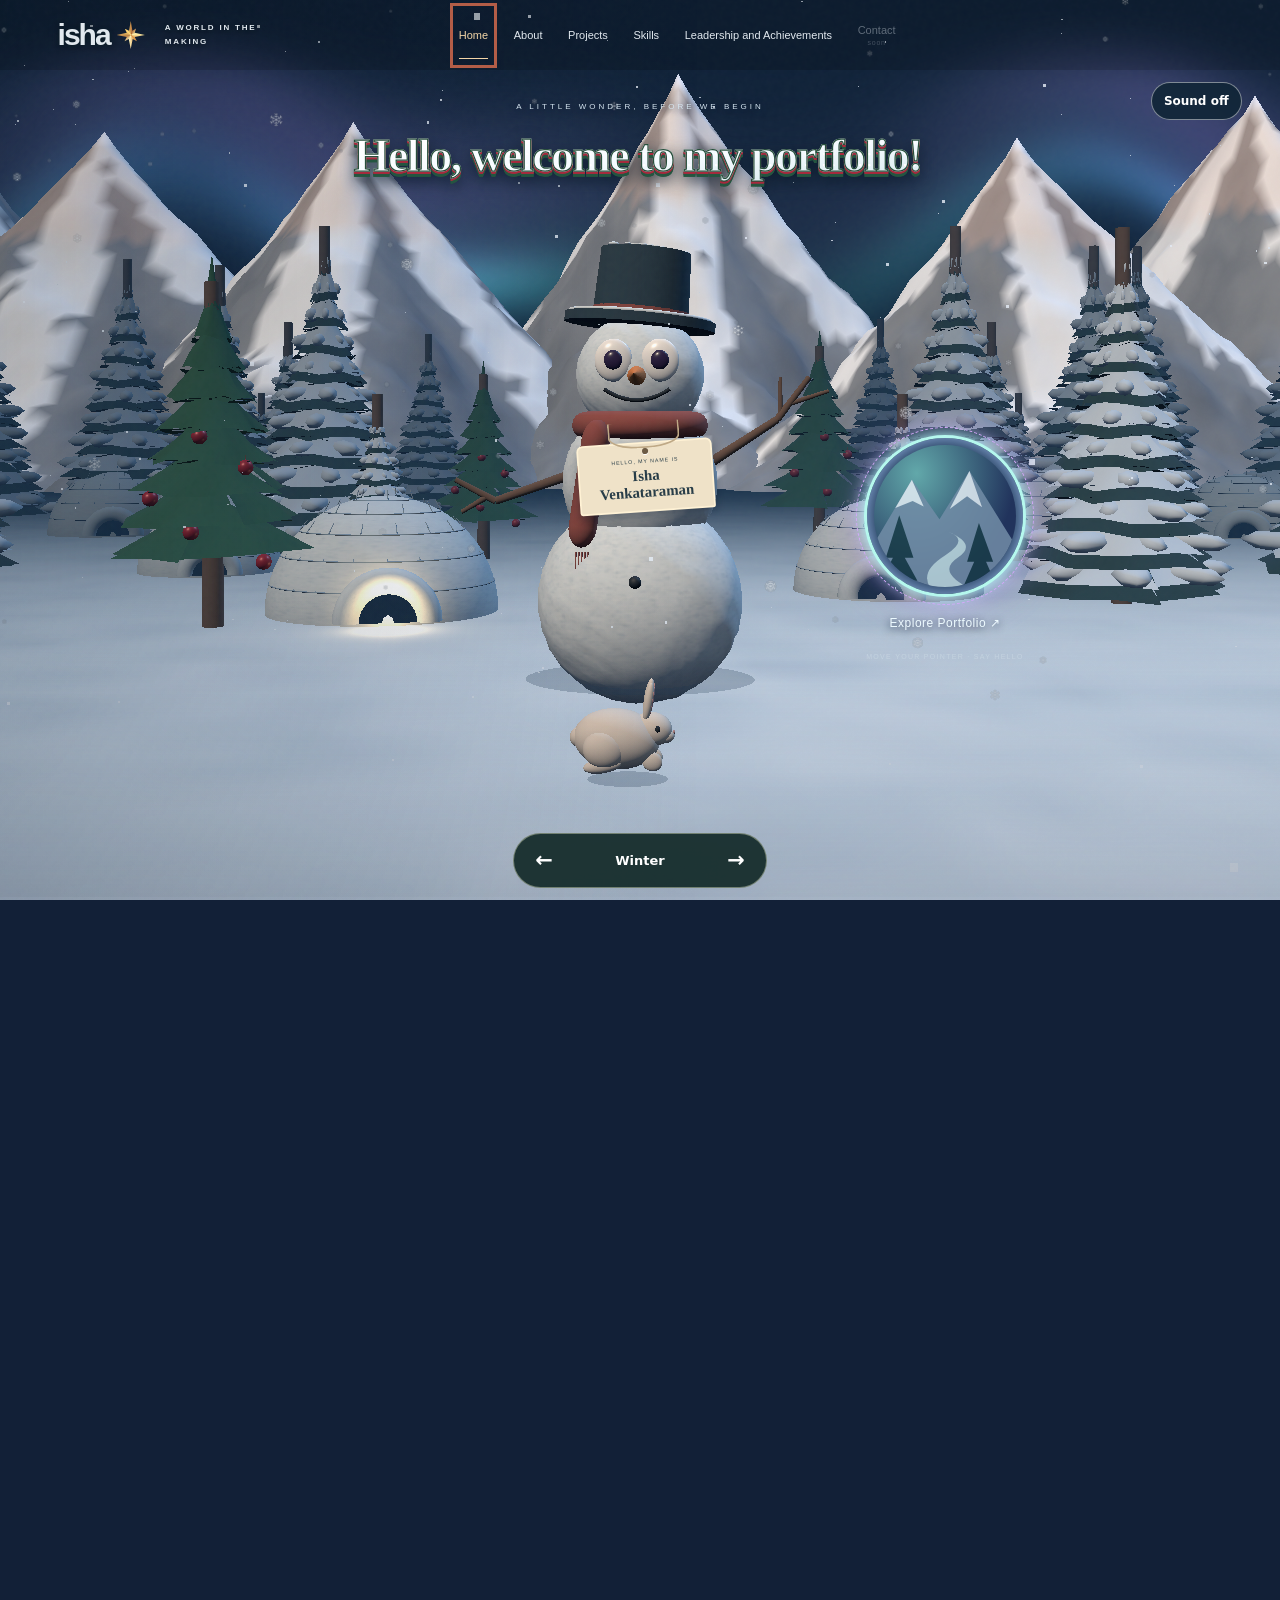
==== index.html @ 2ba35985 "Restore original 720p intro without recompressing video or audio" ====
<!doctype html><html lang="en"><head><meta charset="UTF-8"><meta name="viewport" content="width=device-width,initial-scale=1"><title>Isha — A World in the Making</title><link rel="stylesheet" href="style.css?v=direct-reef-1"><link rel="modulepreload" href="vendor/three.module.js"><link rel="modulepreload" href="vendor/three.core.js"><link rel="stylesheet" href="city.css?v=chase-clearance-1"></head><body>
<canvas id="world" aria-label="A first-person reindeer sleigh ride through a snow-covered forest with igloos and alpine mountains"></canvas><div class="grain"></div>
<header><a class="brand" href="#" aria-label="Return to start">isha<span class="brand-star" aria-hidden="true"></span><small>A WORLD IN THE MAKING</small></a><nav aria-label="Portfolio sections"><button data-section="home">Home</button><button data-section="about" id="returnIgloo">About</button><button data-section="projects" title="Explore projects in the botanical garden">Projects</button><button data-section="skills" title="Dive straight into the underwater skills reef">Skills</button><button class="leadership-nav" type="button" data-section="leadership">Leadership and Achievements</button><button data-section="contact" disabled title="Contact garden — coming next">Contact <small>soon</small></button></nav><button class="outline" id="indexBtn">Open field guide <span>↗</span></button></header>
<div class="chapter-mark"><span id="chapterNum">01</span><i></i><span id="seasonLabel">THE QUIET BEFORE THE SPARK</span></div>
<main id="copy"><p class="eyebrow" id="eyebrow">WINTER / A LITTLE INTRODUCTION</p><h1 id="title">A curious mind.<br>A world to <em>make.</em></h1><p class="intro" id="intro">Hi, I’m Isha. Welcome to my little corner of the world.<br>Follow the path. There’s a story around every bend.</p><button class="primary" id="explore">Meet me at the observatory <span>↗</span></button><p class="aside" id="aside">A winter study. Best explored slowly.</p></main>
<div class="landmark" id="landmark"><span class="landmark-dot"></span><div><small>YOUR NEXT DISCOVERY</small><button id="landmarkBtn">The observatory ↗</button></div></div>
<div class="season-stamp"><span id="seasonIcon">✳</span><div><b id="seasonName">Winter</b><small id="seasonSub">A season for curiosity</small></div></div>
<footer><div class="scroll-cue"><span class="mouse"></span><div>SCROLL TO RIDE<small>a winter sleigh journey</small></div></div><button id="motionBtn" class="quiet">Pause atmosphere Ⅱ</button></footer>
<div class="progress-track"><div id="progress"></div></div><div id="scrollSpace"></div>
<div class="veil" id="veil"></div><dialog id="detail"><button class="close" id="close" aria-label="Close detail">×</button><div id="detailContent"></div></dialog>
<div id="loading"><span aria-hidden="true">✳</span><a class="read-while-loading" href="#quick-about">Read about Isha</a></div>
<dialog id="quick-about"><form method="dialog"><button aria-label="Close about Isha">Close</button></form><h2>Isha Venkataraman</h2><p>I’m a third-year M.Tech CSE student at SSN, building at the intersection of machine learning and frontend engineering.</p><p>I develop machine learning and computer vision solutions and build interactive products with React, React Native and Tailwind CSS.</p></dialog>
<script>
const loadingPanel=document.querySelector('#loading');
loadingPanel.querySelector('a').onclick=event=>{
 event.preventDefault();
 document.querySelector('#quick-about').showModal();
};
</script>
<template id="cityTemplate">
<section id="cityScene" aria-label="Leadership and Achievements">
 <canvas id="cityView" aria-label="A glittery pastel-pink Porsche 911-style coupe on a neon waterfront boulevard"></canvas>

  <section class="street-ui" aria-label="City drive">
   <div class="city-intro"><p>Leadership &amp; Achievements</p><h1>City After Dark</h1><span class="look-hint">Drag to look around</span></div>
   <label class="camera-picker">Camera
    <select id="cityCamera">
     <option value="chase">Chase</option>
     <option value="hood">Hood</option>
     <option value="skyline">Skyline</option>
     <option value="skypark">SkyPark towers</option>
     <option value="ring">Ring Hall</option>
     <option value="spires">Twin spires</option>
    </select>
   </label>
   <div class="drive">
    <div class="drive-status">
     <button id="citySound" type="button" aria-pressed="false">Sound off</button>
     <button id="cityUTurn" type="button" title="Turn around into the opposite carriageway (U)">↶ U-turn (U)</button>
     <span id="driveHint">Drag to look around</span>
     <button id="pavilion" hidden>Look toward Waterfront Pavilion ↗</button>
     <button id="enterTower">Enter the Leadership Tower ↗</button>
    </div>
    <div class="drive-controls" role="group" aria-label="Driving controls">
     <button id="brake" class="city-pedal" type="button">Brake</button>
     <div class="drive-pad" role="group" aria-label="Directional controls">
      <button id="forward" aria-label="Drive forward">↑</button>
      <button id="laneLeft" aria-label="Switch to left lane">←</button>
      <button id="reverse" aria-label="Drive backward">↓</button>
      <button id="laneRight" aria-label="Switch to right lane">→</button>
     </div>
     <button id="accelerator" class="city-pedal" type="button">Accelerator</button>
    </div>
   </div>
  </section>
  <dialog id="tower" aria-labelledby="towerTitle">
   <div class="tower-nav"><span>Leadership Tower</span><button id="leaveTower">Return to car ↗</button></div>
   <div class="tower-body">
    <nav aria-label="Elevator floors"><span class="floor-label">ELEVATOR</span><div id="floorButtons"></div></nav>
    <div class="elevator-stage">
     <div class="floor-number" aria-hidden="true"><span id="floorDisplay">G</span><span>↑</span></div>
     <div id="floorArt" aria-hidden="true"></div>
     <div class="floor-copy" aria-live="polite"><p id="floorOrg">Waterfront district</p><h2 id="towerTitle">Take the elevator</h2><p id="floorStory">Choose a floor to explore a role.</p><button id="replayFloor" hidden>Replay animation</button></div>
     <div class="lift-doors" aria-hidden="true"><i></i><i></i></div>
    </div>
   </div>
  </dialog>
  <div class="lift-caption" role="status">Waterfront ascent</div>

</section>
</template>
<dialog id="homeIntro" aria-label="Portfolio introduction">
 <video playsinline preload="metadata" aria-hidden="true"></video>
 <span class="intro-travel-star" aria-hidden="true" hidden></span>
 <button class="intro-pupil" type="button" aria-label="Enter through the pupil"></button>
 <span class="intro-hint" aria-hidden="true"><span>↑</span>Tap the pupil</span>
 <button class="intro-sound" type="button">Enable sound</button>
 <button class="intro-skip" type="button" autofocus>Skip intro</button>
</dialog>
<script type="module" src="home-intro.js?v=source-720p-1"></script>
<script src="vendor/gsap.min.js"></script><script type="module" src="winter.js?v=sky-celebration-1"></script><script>
if ('serviceWorker' in navigator) {
 window.addEventListener('portfolio-ready', () => {
  navigator.serviceWorker.register('./portfolio-offline.js').catch(error => console.warn('Offline cache unavailable', error));
 }, {once:true});
}
</script></body></html>
---- style.css ----
:root{--ink:#283f48;--accent:#b35d47;--paper:#fffaf0}*{box-sizing:border-box}html,body{margin:0;color:var(--ink);font-family:'DM Sans',sans-serif}body{background:#d9e6ec}button,a{-webkit-tap-highlight-color:transparent}button{font:inherit;cursor:pointer;color:inherit}button:focus-visible,a:focus-visible{outline:3px solid #b35d47;outline-offset:6px}#world{position:fixed;inset:0;width:100%;height:100%;z-index:0}.grain{position:fixed;inset:0;pointer-events:none;z-index:2;opacity:.055;background-image:url("data:image/svg+xml,%3Csvg viewBox='0 0 180 180' xmlns='http://www.w3.org/2000/svg'%3E%3Cfilter id='n'%3E%3CfeTurbulence type='fractalNoise' baseFrequency='.85' numOctaves='3' stitchTiles='stitch'/%3E%3C/filter%3E%3Crect width='100%25' height='100%25' opacity='.65' filter='url(%23n)'/%3E%3C/svg%3E")}header{position:fixed;top:0;left:0;right:0;height:102px;z-index:5;display:flex;align-items:center;justify-content:space-between;padding:0 4.5%;}.brand{color:inherit;text-decoration:none;font-size:36px;letter-spacing:-2px;font-weight:800;display:flex;align-items:center;gap:7px}.brand-star{color:#b35d47;font-size:37px}.brand small{font-size:8px;letter-spacing:1.8px;font-weight:600;margin-left:13px;max-width:100px;line-height:1.7}nav{display:flex;gap:30px}nav button,.quiet{border:0;background:none;font-size:11px}nav button{padding:12px 0}.outline{border:1px solid #31434b55;background:transparent;border-radius:30px;padding:12px 19px;font-size:10px}.outline span{padding-left:12px}.chapter-mark{position:fixed;z-index:3;top:140px;left:4.5%;display:flex;align-items:center;gap:14px;font-size:8px;letter-spacing:1.8px}.chapter-mark>span:first-child{font-size:13px;letter-spacing:0}.chapter-mark i{width:40px;height:1px;background:currentColor;opacity:.4}#copy{position:fixed;z-index:3;left:7%;top:28%;width:47%;pointer-events:none}#copy button{pointer-events:auto}.eyebrow{font-size:9px;font-weight:600;letter-spacing:2.4px;margin-bottom:24px}h1{font-family:'Manrope',sans-serif;font-weight:500;letter-spacing:-4.8px;font-size:clamp(56px,5.5vw,92px);line-height:1.06;margin:0 0 25px}h1 em{font-family:Georgia,serif;font-weight:400;color:var(--accent)}.intro{font-size:12px;line-height:1.9;max-width:390px}.primary{border:0;background:var(--ink);color:#fffaf0;padding:15px 21px;border-radius:28px;font-size:10px;margin-top:19px;box-shadow:0 6px 18px #24394312}.primary span{margin-left:24px;font-size:15px}.aside{font:italic 12px Georgia,serif;margin:25px 0;opacity:.65}.season-stamp{position:fixed;right:4.5%;bottom:123px;z-index:3;display:flex;align-items:center;gap:14px}.season-stamp>span{font-size:40px;font-weight:300}.season-stamp b{display:block;font:italic 22px Georgia,serif}.season-stamp small{font-size:9px;display:block;margin-top:4px}.landmark{position:fixed;z-index:4;left:65%;top:43%;display:flex;align-items:center;gap:12px;padding:12px 17px;background:#fffaf0ce;backdrop-filter:blur(12px);border:1px solid #fff8;border-radius:8px;box-shadow:0 7px 30px #34424b0c}.landmark small{font-size:7px;letter-spacing:1.5px;display:block;margin-bottom:4px}.landmark button{border:0;background:none;padding:0;font-size:12px}.landmark-dot{width:7px;height:7px;background:#b35d47;border-radius:50%;box-shadow:0 0 0 5px #b35d4718}footer{position:fixed;bottom:0;left:0;right:0;z-index:5;height:87px;display:flex;align-items:center;justify-content:space-between;padding:0 4.5%;background:linear-gradient(transparent,#f7f0e870);border-top:1px solid #31434b20}.scroll-cue{display:flex;gap:12px;align-items:center;font-size:8px;letter-spacing:1.8px}.scroll-cue small{display:block;font:italic 11px Georgia,serif;letter-spacing:0;margin-top:6px;opacity:.7}.mouse{width:16px;height:25px;border:1px solid currentColor;border-radius:12px;position:relative}.mouse:after{content:'';position:absolute;left:6px;top:5px;width:2px;height:5px;background:currentColor;animation:scroll 2s infinite}@keyframes scroll{to{transform:translateY(9px);opacity:0}}.route{display:flex;align-items:center;gap:18px}.route button{border:0;background:none;font-size:10px;opacity:.45;padding:10px 0}.route button.active{opacity:1}.route button span{font-size:8px;margin-right:7px}.route i{width:40px;height:1px;background:currentColor;opacity:.25}.quiet{font-size:9px}.progress-track{position:fixed;bottom:0;left:0;right:0;height:3px;z-index:6;background:#fff4}#progress{height:100%;width:0;background:#b35d47}#scrollSpace{height:780vh;pointer-events:none}.veil{position:fixed;inset:0;background:#283b4640;backdrop-filter:blur(5px);opacity:0;pointer-events:none;z-index:8}.veil.show{opacity:1;pointer-events:auto}dialog{position:fixed;top:50%;left:auto;right:5%;margin:0;transform:translateY(-50%);width:550px;max-height:80vh;overflow:auto;border:1px solid #fff9;border-radius:15px;padding:45px;background:#fffaf3;color:#2f4147;box-shadow:0 25px 100px #26374333;z-index:9}dialog::backdrop{background:transparent}.close{position:absolute;right:20px;top:13px;border:0;background:none;font-size:28px;font-weight:300}dialog h2{font:400 48px/1.04 Georgia,serif;letter-spacing:-2px;margin:17px 0 20px}dialog p{font-size:13px;line-height:1.85}dialog .kicker{font-size:9px;letter-spacing:2px;color:#a56346}.tags{display:flex;gap:8px;flex-wrap:wrap;margin:20px 0}.tags span{background:#ede4d9;padding:7px 12px;border-radius:20px;font-size:10px}.project-card{border-top:1px solid #d6cfc4;padding:17px 0;display:flex;justify-content:space-between;align-items:center;gap:10px}.project-card strong{font-size:15px;font-weight:500}.project-card small{display:block;font-size:10px;margin-top:5px;opacity:.6}.project-card button{border:1px solid #b7b2a7;border-radius:50%;background:none;width:32px;height:32px}.note{font-size:10px!important;opacity:.6}.journal{border-left:2px solid #d69d75;padding-left:18px;font-family:Georgia,serif;font-style:italic}.guide-btn{display:block;width:100%;text-align:left;border:0;border-top:1px solid #d6cfc4;background:none;padding:18px 0;font-size:15px}.guide-btn span{float:right}#loading{position:fixed;inset:0;z-index:20;display:grid;place-content:center;text-align:center;background:#e1e9ee}#loading span{font-size:60px;color:#b35d47;animation:spin 8s linear infinite}#loading p{font-size:11px;letter-spacing:2px}@keyframes spin{to{transform:rotate(360deg)}}body.simple #copy{background:#fffaf0de;padding:25px;border-radius:10px} @media(max-height:720px){#copy{top:26%}h1{font-size:62px}.eyebrow{margin-bottom:16px}.aside{margin:16px 0}.chapter-mark{top:120px}}@media(prefers-reduced-motion:reduce){.mouse:after{animation:none}*{scroll-behavior:auto!important}}
/* Winter study: the landscape fills your view; typography stays at the edge. */
:root{--ink:#e1e8ee;--accent:#dfbd8b}body{background:#122037;color:var(--ink)}header{height:85px;}header .brand{font-size:30px}.brand-star{color:#dfbd8b}header .outline{border-color:#d4e3f044}nav button{font-size:10px}.chapter-mark{top:114px;font-size:8px;color:#d6e3ed}#copy{top:auto;bottom:18%;left:5%;width:46%;transition:opacity .8s,transform .8s;text-shadow:0 2px 20px #08122088}#copy .eyebrow{font-size:8px;letter-spacing:2px;color:#e3c99f}#copy h1{font:400 clamp(42px,4.1vw,68px)/1.07 Georgia,serif;letter-spacing:-2px;margin-bottom:18px}#copy h1 em{color:#e3c99f}#copy .intro{font-size:11px;max-width:320px;color:#d5dfe9}.primary{background:#d9bd92;color:#172433;padding:13px 20px;box-shadow:0 5px 30px #07101b33;text-shadow:none}.aside{font-size:11px;color:#c0cbd6}.landmark{left:auto;right:4.5%;top:auto;bottom:24%;background:#13223699;border-color:#b1c4d12b;color:#e4eaf0;backdrop-filter:blur(9px)}.landmark-dot{background:#eac891;box-shadow:0 0 0 5px #eac89112}.season-stamp{bottom:105px}.season-stamp b{font-size:19px}.season-stamp>span{font-size:30px;color:#d8bb91}.season-stamp small{font-size:8px;color:#b6c6d7}footer{height:73px;background:linear-gradient(transparent,#081626a1);border-color:#c8d8e51a;color:#e1e8ee}.progress-track{background:#bccfe515}#progress{background:#d8b681}.route button{font-size:9px}.route i{width:30px}.grain{opacity:.035}body:before{content:'';position:fixed;inset:0;z-index:1;pointer-events:none;background:linear-gradient(90deg,#07152233,transparent 55%),linear-gradient(0deg,#08142444,transparent 35%)}.walking #copy{opacity:0;transform:translateY(15px);pointer-events:none}.walking #copy button{pointer-events:none}.walking .landmark{bottom:18%}dialog{background:#eee9df;color:#2f4147}.veil{background:#09142255}.walking .chapter-mark{opacity:.75}#loading{background:#142338;color:#e0e7ec}#loading span{color:#d8bb91}
.in-about-stop header,.in-about-stop footer,.in-about-stop #copy,.in-about-stop .chapter-mark,.in-about-stop .season-stamp,.in-about-stop .landmark{opacity:0;pointer-events:none;transition:opacity .5s}.in-about-stop #copy button{pointer-events:none}#aboutStop{position:fixed;inset:0;z-index:7;perspective:1500px;color:#4d3c31}#aboutStop[hidden],#aboutStop [hidden]{display:none!important}.stop-caption{position:absolute;top:8%;left:0;right:0;text-align:center;color:#e6e9e6;text-shadow:0 2px 20px #142b3c}.stop-caption span{font-size:9px;letter-spacing:2.7px}.stop-caption p{font:italic 22px Georgia,serif;margin:12px}.envelope{position:absolute;width:370px;height:240px;left:50%;top:48%;transform:translate(-50%,-50%) rotate(-4deg);background:#d8be95;border:0;box-shadow:0 20px 50px #16293855;perspective:1000px;transition:transform .5s}.envelope:hover{transform:translate(-50%,-53%) rotate(-2deg)}.envelope-letter{position:absolute;inset:14px;background:#f6eddb;padding:40px 25px;font:italic 20px Georgia,serif;color:#76614c}.envelope-pocket{position:absolute;inset:0;background:#dfc6a3;clip-path:polygon(0 0,50% 53%,100% 0,100% 100%,0 100%);z-index:3}.envelope-flap{position:absolute;inset:0;background:linear-gradient(#e9d3b1,#ccb18a);clip-path:polygon(0 0,100% 0,50% 55%);transform-origin:center top;z-index:4;transition:transform .85s,filter .85s}.envelope.opening .envelope-flap{transform:rotateX(-175deg);filter:brightness(.8)}.wax-seal{position:absolute;top:43%;left:44%;width:44px;height:44px;background:#8c4536;border:3px double #ba7156;border-radius:50%;color:#edc9a4;font:italic 24px Georgia,serif;z-index:5;box-shadow:0 3px 5px #44291f55;transition:opacity .3s}.envelope.opening .wax-seal{opacity:0}.envelope-address{position:absolute;bottom:24px;left:26px;z-index:6;font:italic 17px Georgia,serif}.letter-experience{position:absolute;inset:0;display:grid;place-items:center;padding-top:35px}.winter-paper{position:relative;width:650px;min-height:480px;padding:32px 44px 28px;background:#f3e8d2;color:#473a30;box-shadow:0 20px 80px #0c1a2866,inset 0 0 45px #be9d6530;border:1px solid #e7d6b3;transform-style:preserve-3d;--heat-x:20%;--heat-y:10%}.paper-fibres{position:absolute;inset:0;pointer-events:none;opacity:.18;background:repeating-linear-gradient(3deg,transparent,transparent 3px,#b99b7344 4px,transparent 5px)}.paper-meta{position:relative;font-size:8px;letter-spacing:1.8px;border-bottom:1px solid #ad967657;padding-bottom:13px}.paper-meta span{float:right;font-size:7px}.ink-content{position:relative;clip-path:inset(0 0 100% 0);margin-top:18px}.letter-heading{display:flex;align-items:center;justify-content:space-between;margin-bottom:18px}.letter-heading small{font-size:8px;letter-spacing:2px}.letter-heading h2{font:400 39px/.98 Georgia,serif;letter-spacing:-1.2px;margin:8px 0 0}.letter-heading em{font-weight:400;color:#9d6245}.winter-paper p{font:12px/1.75 'DM Sans',sans-serif;margin:12px 0;max-width:555px}.winter-paper strong{font-weight:600}.portrait{display:block;position:relative;flex:none;width:108px;height:132px;transform:rotate(3deg);background:#d8c6a5;border:6px solid #fff8e8;box-shadow:0 5px 12px #47351b22;cursor:pointer;overflow:hidden}.portrait img{width:100%;height:100%;object-fit:cover}.portrait-placeholder{height:100%;display:flex;flex-direction:column;align-items:center;justify-content:center;font:italic 35px Georgia,serif;color:#8b7454}.portrait-placeholder small{font:8px 'DM Sans',sans-serif;letter-spacing:0;text-align:center;padding:10px 3px}.portrait input{position:absolute;inset:0;opacity:0;width:100%;height:100%;cursor:pointer}.letter-signature{font:11px/1.4 Georgia,serif;margin-top:20px}.letter-signature em{font-size:28px;color:#926043}.letter-signature .signature-tagline{float:right;font:8px 'DM Sans',sans-serif;letter-spacing:1.7px;margin-top:24px}.heat-glow{position:absolute;inset:-15px;pointer-events:none;background:radial-gradient(circle at var(--heat-x) var(--heat-y),#ffb94445,transparent 24%);opacity:0;mix-blend-mode:multiply;transition:opacity .4s}.lit .heat-glow{opacity:1}.matchstick{position:absolute;width:90px;height:5px;background:linear-gradient(#dab37b,#9b6c40);transform:rotate(35deg);pointer-events:none;opacity:0;z-index:5;filter:drop-shadow(2px 3px 2px #6d492a44)}.match-head{position:absolute;left:-5px;top:-2px;width:11px;height:9px;border-radius:45%;background:#884534}.match-flame{position:absolute;left:-11px;top:-28px;width:23px;height:34px;border-radius:80% 10% 65% 45%;background:radial-gradient(ellipse at 50% 78%,#fffbe5 5%,#ffe6a1 23%,#ffac39 50%,#df6c18 70%,transparent 74%);transform:rotate(-30deg);opacity:0;box-shadow:0 0 28px #ffc26d66;animation:flicker .16s infinite alternate}.lit .match-flame{opacity:1}.match-spark{position:absolute;background:#ffc653;width:3px;height:3px;left:-5px;top:-8px;opacity:0}.lit .match-spark{animation:spark .75s infinite}.s2{animation-delay:.3s!important}@keyframes spark{0%{opacity:0;transform:translate(0,0)}30%{opacity:1}100%{opacity:0;transform:translate(-15px,-35px)}}@keyframes flicker{to{transform:rotate(-25deg) scale(.9,1.12)}}.stop-controls{position:absolute;bottom:5%;left:0;right:0;text-align:center;color:#edf0eb}.stop-controls p{font-size:11px;letter-spacing:.3px;text-shadow:0 2px 10px #162c3d}.ink-progress{width:140px;height:2px;margin:14px auto;background:#c1d5dd40}.ink-progress i{display:block;height:100%;width:0;background:#edca93}.stop-controls button{border:1px solid #d9cfb977;border-radius:30px;background:#122a3d66;color:#f4ebd9;font-size:10px;padding:11px 19px;margin:0 5px;backdrop-filter:blur(8px)}#returnTrail{background:#e0c59a;color:#273c48}#returnTrail span{margin-left:20px}@media(max-height:760px){.stop-caption{top:5%}.stop-caption p{font-size:17px}.winter-paper{padding:25px 35px;width:610px;min-height:440px}.letter-heading h2{font-size:34px}.winter-paper p{font-size:11px;margin:9px 0}.portrait{height:110px;width:90px}.stop-controls{bottom:3%}.letter-experience{padding-top:15px}}
.ink-word{display:inline-block;white-space:pre;clip-path:inset(0 100% 0 0)}.winter-paper{width:700px;padding:28px 40px 24px}.winter-paper p{max-width:none;font-size:11.5px;line-height:1.65;margin:11px 0}.winter-paper .leadership-note{padding-top:10px;border-top:1px solid #b59b753b;font-size:11px}.letter-heading{margin-bottom:12px}.letter-heading h2{font-size:36px}.letter-signature{margin-top:12px}.portrait{height:116px;width:96px}.stop-controls p{margin:6px 0}.stop-controls{bottom:3%}.stop-controls .ink-progress{margin:10px auto}.igloo-travel-fade{position:fixed;inset:0;z-index:30;background:#142638;pointer-events:none}.envelope:not(.opening) .envelope-flap{transform:rotateX(calc(var(--open-scroll,0) * -45deg))}@media(max-height:760px){.winter-paper{width:690px;padding:22px 35px}.winter-paper p{font-size:10.5px;line-height:1.55;margin:8px 0}.winter-paper .leadership-note{font-size:10px;padding-top:8px}.letter-heading h2{font-size:30px}.portrait{height:96px;width:80px}.letter-heading{margin-bottom:8px}.paper-meta{padding-bottom:8px}.ink-content{margin-top:12px}.letter-signature{margin-top:8px}.letter-signature em{font-size:24px}.stop-caption p{margin-top:8px}}
/* The letter is the primary reading surface. */
#aboutStop .stop-caption{top:20px}#aboutStop .stop-caption p{display:none}.letter-experience{padding:50px 0 84px}.winter-paper{width:min(1320px,94vw);height:calc(100vh - 142px);min-height:0;padding:34px 48px;overflow:hidden}.paper-meta{font-size:10px;padding-bottom:16px}.paper-meta span{font-size:9px}.ink-content{display:grid;grid-template-columns:minmax(0,1fr) minmax(230px,29%);column-gap:48px;row-gap:14px;margin-top:24px;clip-path:none;opacity:1}.letter-heading{display:contents}.letter-heading>div{grid-column:1;grid-row:1}.letter-heading h2{font-size:clamp(40px,4vw,58px);line-height:1.02;margin:8px 0 4px}.letter-heading small{font-size:10px}.portrait{grid-column:2;grid-row:1 / span 5;align-self:start;width:100%;height:min(43vh,390px);max-width:340px;border-width:10px;transform:rotate(2deg);margin-top:6px}.portrait-placeholder{font-size:76px}.portrait-placeholder small{font-size:12px;padding:20px 8px}.winter-paper .ink-content>p{grid-column:1;font-size:clamp(15px,1.2vw,18px);line-height:1.65;margin:0;max-width:none}.winter-paper .leadership-note{font-size:clamp(14px,1.1vw,16px);padding-top:15px}.letter-signature{grid-column:1 / -1;margin:0;font-size:13px}.letter-signature em{font-size:34px}.letter-signature .signature-tagline{font-size:10px;margin-top:22px}.ink-content>p,.letter-heading>div,.portrait,.letter-signature{opacity:0;visibility:hidden;transition:opacity .22s ease}.stop-controls{bottom:12px}.stop-controls p{font-size:12px;margin:0 0 6px}.stop-controls button{font-size:11px;padding:10px 19px}.stop-controls .ink-progress{margin:8px auto}.matchstick{width:110px;height:6px}.match-flame{width:27px;height:39px;top:-33px}.heat-glow{background:radial-gradient(circle at var(--heat-x) var(--heat-y),#ffb94438,transparent 32%)}@media(max-height:780px){.winter-paper{height:calc(100vh - 128px);padding:24px 38px}.ink-content{margin-top:17px;row-gap:10px;column-gap:36px}.letter-heading h2{font-size:40px}.winter-paper .ink-content>p{font-size:14px;line-height:1.55}.winter-paper .leadership-note{font-size:13px;padding-top:10px}.portrait{height:39vh}.letter-signature{font-size:11px}.letter-signature em{font-size:27px}.paper-meta{padding-bottom:11px}.letter-experience{padding-top:44px;padding-bottom:76px}}
header nav{gap:clamp(18px,2vw,32px)}header nav button{font-size:11px}header nav button small{font-size:7px;letter-spacing:.8px;opacity:.65;display:block;margin-top:3px}header nav button:disabled{opacity:.38;cursor:default}.in-about-stop header{opacity:1;pointer-events:auto;height:50px;z-index:12;}.in-about-stop header .brand{font-size:23px}.in-about-stop header .brand-star{font-size:27px}.in-about-stop header .brand small{display:none}.in-about-stop header .outline{padding:8px 15px}.in-about-stop .stop-caption{display:none}.packing .envelope{pointer-events:none}.packing .ink-progress{opacity:0}
/* One real sheet slides behind the front pocket; there is no insert duplicate. */
.packing .envelope{z-index:3}.packing .letter-experience{z-index:4;pointer-events:none}.return-envelope-front{position:absolute;z-index:6;transform:rotate(-4deg);opacity:0;pointer-events:none}.return-envelope-front .envelope-pocket{box-shadow:0 8px 16px #35271933}.return-envelope-front .envelope-address{color:#4d3c31}.packing .stop-controls{z-index:8}
.extracting .envelope{z-index:3;pointer-events:none}.extracting .letter-experience{z-index:4;pointer-events:none}.extracting .stop-controls{z-index:8}.winter-paper{overflow-x:hidden;overflow-y:auto;overscroll-behavior:contain;scrollbar-width:thin;scrollbar-color:#b49b77 #f3e8d2}.stop-controls #revealAll{background:#e0c59a;color:#273c48}.winter-paper .ink-content{padding-bottom:10px}
@media(max-width:1100px){.winter-paper{width:94vw;padding:28px 30px}.ink-content{column-gap:25px;grid-template-columns:minmax(0,1fr) 26%;row-gap:15px}.letter-heading h2{font-size:42px}.winter-paper .ink-content>p{font-size:16px;line-height:1.65}.portrait{height:290px}.winter-paper .leadership-note{font-size:15px}header{padding-inline:20px}header .brand small{display:none}header nav{gap:18px}}
@media(max-width:600px){header,.in-about-stop header{height:54px;padding-inline:10px}header .brand,.in-about-stop header .brand{font-size:21px;gap:2px}header .brand-star,.in-about-stop header .brand-star{font-size:21px}header .outline{display:none}header nav{gap:12px}header nav button{font-size:10px;padding:6px 0}header nav button small{font-size:6px}.letter-experience{padding:66px 0 116px;align-items:start}.winter-paper{width:calc(100vw - 20px);height:auto;min-height:0;max-height:calc(100dvh - 190px);padding:22px 20px}.ink-content{grid-template-columns:minmax(0,1fr) 120px;column-gap:12px;row-gap:19px;margin-top:20px}.letter-heading>div{grid-column:1;grid-row:1}.letter-heading h2{font-size:29px;letter-spacing:-1px;overflow-wrap:anywhere}.letter-heading small{font-size:8px;letter-spacing:1px}.portrait{grid-column:2;grid-row:1;height:160px;width:120px;border-width:6px;margin:0;transform:rotate(1deg)}.portrait-placeholder{font-size:40px}.portrait-placeholder small{font-size:9px;padding:12px 3px}.winter-paper .ink-content>p{grid-column:1 / -1;font-size:15px;line-height:1.7}.winter-paper .leadership-note{font-size:14px}.letter-signature{grid-column:1 / -1;font-size:12px}.letter-signature em{font-size:29px}.letter-signature .signature-tagline{font-size:8px;letter-spacing:1px}.paper-meta{font-size:8px;letter-spacing:1px;line-height:1.7;padding-bottom:12px}.paper-meta span{font-size:7px;letter-spacing:.6px}.stop-controls{bottom:15px;padding:0 12px}.stop-controls p{font-size:11px;line-height:1.4}.stop-controls button{font-size:10px;padding:11px 15px}.envelope{width:min(330px,85vw);height:215px}.envelope-address,.return-envelope-front .envelope-address{font-size:15px}.matchstick{width:75px}.season-stamp{display:none}.route{gap:8px}.route i{width:10px}.route button{font-size:8px}.scroll-cue{display:none}footer{padding-inline:14px}.quiet{font-size:8px}}
.heat-glow{inset:0}@media(max-width:600px){.ink-content{grid-template-columns:minmax(0,1fr)}.letter-heading>div{grid-column:1;grid-row:1;min-width:0}.letter-heading h2{font-size:34px;overflow-wrap:anywhere}.portrait{grid-column:1;grid-row:2;justify-self:center;width:160px;height:205px;margin:4px 0 6px}.winter-paper .ink-content>p{grid-column:1}.letter-signature{grid-column:1}.portrait-placeholder{font-size:52px}}
.winter-paper:focus{outline:2px solid #b49b7777;outline-offset:-4px}.winter-paper{touch-action:pan-y}
#seasonPortal{position:fixed;inset:0;z-index:6;pointer-events:none;color:#edf2f3}#seasonPortal[hidden],#autumnArrival[hidden]{display:none}.portal-heading{position:absolute;top:115px;left:0;right:0;text-align:center;text-shadow:0 3px 30px #0b182b}.portal-heading small{font-size:9px;letter-spacing:3px;color:#cbb7ed}.portal-heading h2{font:400 43px/1.05 Georgia,serif;letter-spacing:-1.5px;margin:14px 0}.portal-heading p{font-size:11px;letter-spacing:.4px}.portal-hold{position:absolute;left:50%;top:50%;transform:translate(-50%,-50%);pointer-events:auto;touch-action:none;user-select:none;-webkit-user-select:none;width:116px;height:116px;border:0;border-radius:50%;background:#102135a6;color:#e1f3f0;backdrop-filter:blur(7px);box-shadow:0 0 60px #9f8cd55c;--hold:0}.portal-hold svg{position:absolute;inset:0;width:100%;height:100%;transform:rotate(-90deg)}.portal-hold circle{fill:none;stroke-width:2}.hold-track{stroke:#b1c0d74d}.hold-fill{stroke:#d4b3ff;stroke-dasharray:339.3;stroke-dashoffset:calc(339.3 * (1 - var(--hold)));filter:drop-shadow(0 0 5px #b4fff3)}.hold-symbol{display:block;font-size:36px;font-weight:300;line-height:1}.hold-label{display:block;font-size:7px;letter-spacing:1.3px;margin-top:10px}.portal-hold.holding{box-shadow:0 0 80px #a6a3f590;background:#1e3659c4}.holding .hold-symbol{animation:spin 5s linear infinite}.portal-hint{position:absolute;bottom:115px;left:0;right:0;text-align:center;font:italic 16px Georgia,serif;text-shadow:0 2px 15px #132238}.portal-hint small{display:block;font:8px 'DM Sans',sans-serif;letter-spacing:1px;margin-top:12px;opacity:.7}.at-season-portal #copy,.at-season-portal #landmark,.at-season-portal .season-stamp,.at-season-portal .chapter-mark{opacity:0;pointer-events:none}.at-season-portal #copy button{pointer-events:none}#portalWarp{position:fixed;inset:0;z-index:30;opacity:0;pointer-events:none;background:radial-gradient(ellipse at center,#f9debb 0%,#b9d9dd 38%,#8c74b2 75%,#21344b 100%)}#portalWarp.warping{pointer-events:auto}#portalWarp:after{content:'';position:absolute;inset:-80%;background:repeating-conic-gradient(from 0deg,transparent 0deg 8deg,#f9eee755 9deg 9.2deg,transparent 10deg 18deg);mask-image:radial-gradient(transparent 12%,#000 40%,transparent 70%);animation:portal-spin 8s linear infinite}@keyframes portal-spin{to{transform:rotate(55deg) scale(1.3)}}#autumnArrival{position:fixed;z-index:4;left:6%;top:28%;color:#4c3528;pointer-events:none;text-shadow:0 2px 20px #f2d6ae66;transition:opacity 1s}#autumnArrival>small{font-size:9px;letter-spacing:3px}#autumnArrival h2{font:400 clamp(48px,5vw,78px)/1.02 Georgia,serif;letter-spacing:-3px;margin:25px 0}#autumnArrival h2 em{color:#9d4e36}#autumnArrival p{font-size:12px;line-height:1.8;max-width:340px}.arrival-note{display:block;font-size:10px;max-width:300px;line-height:1.7;opacity:.7;margin:20px 0}#autumnArrival button{pointer-events:auto;border:1px solid #6b4a3866;border-radius:30px;background:#f4dcbaaa;padding:13px 20px;font-size:10px;color:#4c3528}#autumnArrival.exploring{opacity:.45}.in-autumn #copy,.in-autumn #landmark,.in-autumn .season-stamp,.in-autumn .chapter-mark,.in-autumn footer{opacity:0;pointer-events:none}.in-autumn #copy button{pointer-events:none}.in-autumn header{color:#4c3528;}.in-autumn #indexBtn{display:none}@media(max-width:600px){.portal-heading{top:83px}.portal-heading h2{font-size:32px}.portal-heading small{font-size:7px;letter-spacing:2px}.portal-heading p{font-size:10px}.portal-hold{width:98px;height:98px}.portal-hint{bottom:96px;font-size:14px;padding-inline:20px}.portal-hint small{font-size:7px;line-height:1.8}#autumnArrival{top:22%;left:7%;right:7%}#autumnArrival h2{font-size:48px}#autumnArrival p{font-size:12px}}
/* One fixed navigation layout in every scene; only its palette changes. */
header,.in-about-stop header,.in-autumn header{position:fixed;inset:0 0 auto;height:70px;z-index:40;padding:0 4.5%;display:flex;align-items:center;justify-content:space-between;opacity:1;pointer-events:auto}.in-about-stop header .brand,header .brand{font-size:30px;gap:7px}.in-about-stop header .brand-star,header .brand-star{font-size:34px}.in-about-stop header .brand small,header .brand small{display:block;font-size:8px}.in-about-stop header .outline,header .outline{display:inline-flex;align-items:center;padding:12px 19px}.in-autumn #indexBtn{display:inline-flex}.quick-nav-shade{position:fixed;inset:0;z-index:35;opacity:0;background:#142436;pointer-events:auto}@media(min-width:601px){.letter-experience{padding-top:86px;padding-bottom:84px}.winter-paper{height:calc(100vh - 172px)}.portal-heading{top:115px}}@media(max-width:1100px) and (min-width:601px){header .brand small,.in-about-stop header .brand small{display:none}}@media(max-width:600px){header,.in-about-stop header,.in-autumn header{height:54px;padding:0 10px}header .brand,.in-about-stop header .brand{font-size:21px;gap:2px}header .brand-star,.in-about-stop header .brand-star{font-size:21px}header .brand small,.in-about-stop header .brand small{display:none}header .outline,.in-about-stop header .outline,.in-autumn #indexBtn{display:none}}

/* Keep Isha framed clearly within the letter portrait. */
.portrait{cursor:default}.portrait img{object-position:52% 37%}

figure.portrait{margin-inline:0;margin-bottom:0}

/* One source of truth for the current navigation destination. */
header nav button{border-bottom:1px solid transparent}header nav button[aria-current="page"]{border-bottom-color:currentColor;color:#f3d5a7}
#snowmanHome{position:fixed;inset:70px 0 0;z-index:4;pointer-events:none;color:#f7eddb;text-align:center}#snowmanHome[hidden]{display:none}.welcome-copy{position:absolute;inset:25px 0 auto}.welcome-copy>span{font-size:9px;letter-spacing:3px;color:#c2d4df}.welcome-copy h1{font:400 clamp(40px,5.8vw,88px)/1.02 Georgia,serif;letter-spacing:-3px;margin:17px 0;color:#e6e8df;text-shadow:0 3px 25px #18334c44}.welcome-bottom{position:absolute;bottom:30px;left:0;right:0}.welcome-bottom p{font:italic 15px Georgia,serif;margin:12px}.welcome-bottom button{pointer-events:auto;border:1px solid #ffefd8aa;background:#f0dfc3;color:#293c4c;border-radius:40px;padding:17px 30px;font-size:12px;box-shadow:0 8px 30px #0b203c33}.welcome-bottom button span{margin-left:25px}.welcome-bottom small{display:block;font-size:8px;letter-spacing:2px;margin-top:16px;color:#c3d2df}.on-snowman-home #copy,.on-snowman-home footer,.on-snowman-home .chapter-mark,.on-snowman-home .landmark,.on-snowman-home .season-stamp{display:none}.on-snowman-home #indexBtn{visibility:hidden}.on-snowman-home .welcome-copy{z-index:-1}@media(max-width:600px){#snowmanHome{top:54px}.welcome-copy{top:34px}.welcome-copy h1{font-size:43px;letter-spacing:-2px}.welcome-copy>span{font-size:7px;letter-spacing:2px}.welcome-bottom{bottom:27px}.welcome-bottom p{font-size:13px}}@media(prefers-reduced-motion:reduce){.welcome-bottom button{scroll-behavior:auto}}

/* Snow lettering and a clear, separate stage for our winter host. */
.on-snowman-home .welcome-copy{z-index:1;inset:24% auto auto 6%;width:43%;text-align:left}.welcome-copy h1{font-family:Georgia,serif;font-weight:700;font-size:clamp(40px,5.1vw,78px);line-height:1.13;letter-spacing:-2px;color:#f4faff;white-space:pre-line;text-shadow:0 2px 0 #c2d5e5,0 4px 0 #7d97ac,2px 6px 14px #081f3c88;filter:drop-shadow(0 -2px 1px #fff)}.snow-typed{background:radial-gradient(circle,#fff 20%,#cfdfeb 65%,#f8fdff 95%);background-size:5px 7px;background-clip:text;-webkit-background-clip:text;color:transparent}.typing-cursor{font-style:normal;font-weight:300;font-size:.65em;animation:snow-cursor .8s steps(1) infinite}.typing-complete .typing-cursor{visibility:hidden}@keyframes snow-cursor{50%{opacity:0}}.welcome-bottom{left:6%;right:auto;bottom:12%;text-align:left}.welcome-bottom p{margin:0 0 20px}.welcome-bottom small{text-align:center}.snowman-name{position:absolute;transform:translate(-50%,-50%) rotate(-4deg);padding:9px 15px 11px;border:2px solid #fff2d5;border-radius:3px;background:#efe2c8;box-shadow:0 4px 10px #07182c55;color:#283d48;min-width:155px;text-align:center}.snowman-name small{display:block;font:7px sans-serif;letter-spacing:1.6px;margin-bottom:5px}.snowman-name strong{font:600 18px/1.1 Georgia,serif}.on-snowman-home #snowmanHome{overflow:hidden}@media(max-aspect-ratio:11/10){.on-snowman-home .welcome-copy{inset:3% 4% auto;width:auto;text-align:center}.welcome-copy h1{font-size:clamp(33px,7.5vw,55px);margin-top:14px}.welcome-bottom{left:0;right:0;bottom:4%;text-align:center}.welcome-bottom p{font-size:12px;margin-bottom:12px}.welcome-bottom button{padding:13px 25px}.welcome-bottom small{margin-top:10px;font-size:7px}.snowman-name{min-width:124px;padding:7px 9px}.snowman-name strong{font-size:15px}.snowman-name small{font-size:6px}}

#snowmanHome:before{content:'';position:absolute;inset:-70px 0 0;background:linear-gradient(90deg,#10243d9c,transparent 65%);z-index:-1;pointer-events:none}.welcome-copy h1{filter:none;text-shadow:0 1px 0 #fff,0 3px 0 #9cb6ca,0 5px 1px #536e87,0 9px 22px #081b32}.welcome-copy>span{color:#d4e4ef;text-shadow:0 2px 7px #0b1e35}.welcome-bottom p{color:#f7efdc;text-shadow:0 2px 8px #07172c}@media(prefers-reduced-motion:reduce){.typing-cursor{animation:none}}

/* A quiet welcome clearing; the gaze introduces each element in order. */
#snowmanHome:before{display:none}.on-snowman-home .welcome-copy{inset:3% 5% auto;width:auto;text-align:center}.welcome-copy>span{font-size:8px;letter-spacing:3px}.welcome-copy h1{font-size:clamp(29px,3.6vw,54px);line-height:1.2;margin:15px auto 0;white-space:normal;letter-spacing:-1px;min-height:1.3em}.welcome-bottom{left:calc(50% + 190px);right:auto;top:49%;bottom:auto;width:220px;text-align:center;opacity:0;visibility:hidden;transform:translateY(12px);transition:opacity .3s,transform .3s,visibility .3s}.explore-visible .welcome-bottom{opacity:1;visibility:visible;transform:translateY(0)}.welcome-bottom p{font:italic 14px Georgia,serif;margin:0 0 12px;color:#dfebf4}.welcome-bottom button{padding:19px 22px;background:#112b42d9;color:#edf7ff;border-color:#a1dfeb88;box-shadow:0 0 35px #82d7ec22,inset 0 0 16px #9edce816}.welcome-bottom button span{margin-left:14px}.welcome-bottom small{font-size:7px;line-height:1.8;letter-spacing:1.3px}.snowman-name{opacity:0;visibility:hidden;transition:opacity .4s,visibility .4s;min-width:145px}.name-visible .snowman-name{opacity:1;visibility:visible}.snowman-name strong{font-size:17px}@media(max-aspect-ratio:11/10){.on-snowman-home .welcome-copy{inset:4% 5% auto}.welcome-copy h1{font-size:clamp(28px,6.4vw,42px);max-width:530px;min-height:2.4em}.welcome-bottom{left:auto;right:3%;top:64%;bottom:auto;width:155px}.welcome-bottom p{font-size:11px}.welcome-bottom button{padding:13px 14px;font-size:10px}.welcome-bottom button span{margin-left:5px}.welcome-bottom small{font-size:6px;letter-spacing:.6px}.snowman-name{min-width:112px;padding:7px 10px}.snowman-name strong{font-size:14px}.snowman-name small{font-size:6px}}

/* A worn badge, suspended by a visible cord from the scarf. */
.snowman-name:before{content:'';position:absolute;width:65px;height:48px;left:50%;top:-44px;transform:translateX(-50%);border:2px solid #bfa986;border-top:0;border-radius:0 0 45% 45%;z-index:-1}.snowman-name:after{content:'';position:absolute;width:7px;height:7px;left:calc(50% - 3px);top:5px;border-radius:50%;background:#6d5b44;box-shadow:0 1px 0 #fff}.snowman-name{padding-top:17px;border-radius:7px 7px 3px 3px}.snowman-name small{font-size:6px;letter-spacing:1.1px}.snowman-name strong{font-size:17px}
.welcome-bottom{top:44%;width:210px;left:calc(50% + 200px)}.welcome-bottom p{display:none}.welcome-bottom #beginJourney{position:relative;display:block;width:162px;height:162px;margin:auto;padding:0;border:3px solid #b5f8ee;border-radius:50%;background:#122d4a;box-shadow:0 0 15px #b7fff9,0 0 45px #8d6de078,inset 0 0 25px #accafc;isolation:isolate}.portal-window{position:absolute;inset:7px;border-radius:50%;overflow:hidden;background:radial-gradient(ellipse at 30% 20%,#62a8aa,#21335c 70%);margin:0!important}.portal-window svg{width:100%;height:100%;opacity:.85;animation:portal-world-drift 5s ease-in-out infinite alternate}.welcome-bottom #beginJourney:before{content:'';position:absolute;inset:-11px;border-radius:50%;border:1px dashed #d4a8fa;animation:portal-orbit 12s linear infinite;box-shadow:0 0 16px #caa6ed55}.portal-button-label{position:absolute;top:calc(100% + 22px);left:50%;transform:translateX(-50%);white-space:nowrap;font-size:12px;color:#edfaff;letter-spacing:.5px;margin:0!important;text-shadow:0 2px 8px #08182f}.welcome-bottom small{margin-top:54px}@keyframes portal-orbit{to{transform:rotate(360deg)}}@keyframes portal-world-drift{to{transform:scale(1.08) translateY(-2px)}}@media(max-aspect-ratio:11/10){.welcome-bottom{left:auto;right:1%;top:65%;width:130px}.welcome-bottom #beginJourney{width:88px;height:88px}.portal-button-label{font-size:9px;top:calc(100% + 17px)}.welcome-bottom small{margin-top:43px}.snowman-name strong{font-size:14px}.snowman-name:before{height:35px;top:-32px;width:46px}}@media(prefers-reduced-motion:reduce){.portal-window svg,.welcome-bottom #beginJourney:before{animation:none}}
.snowman-name:before{height:28px;top:-25px;width:78px;border-radius:0 0 45% 45%}@media(max-aspect-ratio:11/10){.snowman-name:before{height:22px;top:-19px;width:58px}}

/* Keep touch gestures with the snowman instead of browser panning. */
.on-snowman-home #world,.on-snowman-home #snowmanHome{touch-action:none;overscroll-behavior:none}.on-snowman-home .snowman-name{width:155px;min-width:155px;padding:17px 10px 11px;transform-origin:center}.on-snowman-home .snowman-name strong{font-size:17px}.on-snowman-home .snowman-name small{font-size:6px}.on-snowman-home .snowman-name:before{height:28px;top:-25px;width:78px}

/* Botanical chapter palette; navigation geometry remains shared. */
.in-autumn header{color:#253d32;}.in-autumn header nav button[aria-current="page"]{color:#385e43}#autumnArrival{top:24%;color:#263e33;text-shadow:0 2px 20px #f9f5de99;max-width:390px;background:linear-gradient(100deg,#fbf6e5d6,#f8f4e580);padding:25px 28px 27px;border:1px solid #ffffee66;border-radius:3px;backdrop-filter:blur(9px)}#autumnArrival h2{font-size:clamp(48px,5vw,76px);margin:18px 0}#autumnArrival h2 em{color:#99637d}#autumnArrival p{font-size:12px}#autumnArrival>small{font-size:8px;letter-spacing:2px}#autumnArrival button{background:#edf0da;color:#2e4938;border-color:#61745266}.in-autumn #world{touch-action:none}@media(max-width:600px){#autumnArrival{top:auto;bottom:22px;left:16px;right:16px;padding:17px 20px;max-width:none}#autumnArrival h2{font-size:38px;margin:10px 0}#autumnArrival h2 br{display:none}#autumnArrival .arrival-note{display:none}#autumnArrival p{font-size:11px;margin:8px 0}#autumnArrival button{padding:10px 15px}}

#gardenExit{position:fixed;z-index:6;right:7%;top:30%;color:#f4f4df;text-align:center;max-width:310px;padding:24px;background:#173e3b99;backdrop-filter:blur(8px);border:1px solid #d6f4da44;border-radius:5px}#gardenExit[hidden],#underwaterPreview[hidden]{display:none}#gardenExit small,#underwaterPreview small{font-size:8px;letter-spacing:2px}#gardenExit h2{font:italic 32px/1.1 Georgia,serif;margin:15px 0}#gardenExit button,#underwaterPreview button{border:1px solid #d9fff4aa;border-radius:30px;background:#c4ebe533;color:inherit;padding:13px 20px;font-size:11px}#gardenExit p{font-size:9px;opacity:.7}.garden-dive-wash{position:fixed;inset:0;z-index:35;pointer-events:none;opacity:0;background:radial-gradient(ellipse,#91dfce,#123f5f 65%,#071f3e)}#underwaterPreview{position:fixed;left:8%;top:26%;z-index:8;max-width:380px;color:#e1faf3}#underwaterPreview h2{font:400 70px/1 Georgia,serif;letter-spacing:-2px;margin:24px 0}#underwaterPreview h2 em{color:#9ee3d5}#underwaterPreview p{font-size:13px;line-height:1.8;max-width:290px}.in-underwater-preview #autumnArrival{display:none}.in-underwater-preview header{color:#daf4ee}.in-underwater-preview header nav button[aria-current="page"]{color:#b1e7dc}.in-autumn footer{display:none}#autumnArrival{padding:20px 23px;max-width:330px;top:22%;background:#fcf5e3c4}#autumnArrival h2{font-size:60px}#autumnArrival.exploring{opacity:0;pointer-events:none}#autumnArrival.exploring button{pointer-events:none}@media(max-width:600px){#gardenExit{right:16px;left:16px;top:auto;bottom:24px;max-width:none;padding:16px}#gardenExit h2{font-size:27px;margin:10px}#underwaterPreview{top:30%;left:7%;right:7%}#underwaterPreview h2{font-size:54px}#autumnArrival{top:auto;max-width:none;padding:16px 19px}#autumnArrival h2{font-size:36px}}

#projectTreasures{position:fixed;inset:0;z-index:7;pointer-events:none}#projectTreasures[hidden],.treasure-marker[hidden],.treasure-wayfinding[hidden]{display:none}.treasure-wayfinding{position:absolute;bottom:28px;left:5%;max-width:370px;padding:18px 22px;background:#f8efdacc;backdrop-filter:blur(9px);border:1px solid #fff8;border-radius:3px;color:#354a37}.treasure-wayfinding small{font-size:8px;letter-spacing:2px}.treasure-wayfinding h2{font:italic 27px Georgia,serif;margin:9px 0}.treasure-wayfinding p{font-size:11px;line-height:1.6;margin:0}.treasure-marker{position:absolute;pointer-events:auto;transform:translate(-50%,-100%);background:#fcf1dce8;color:#3c4838;border:1px solid #b5a378;border-radius:5px;padding:11px 14px;box-shadow:0 4px 20px #16342533;min-width:130px}.treasure-marker small{font-size:7px;letter-spacing:1.4px;display:block;margin-bottom:5px}.treasure-marker span{font:17px Georgia,serif}.treasure-marker b{font-weight:400;margin-left:12px}#treasureDialog{width:min(700px,92vw);max-height:85dvh;overflow:auto;border:1px solid #d4c39d;border-radius:8px;background:#faf1de;color:#344638;padding:42px;box-shadow:0 25px 100px #09291f66}#treasureDialog::backdrop{background:#0c2e27a8;backdrop-filter:blur(6px)}#treasureDialog>small{font-size:9px;letter-spacing:2px}.treasure-number{font-size:9px;letter-spacing:1.4px;opacity:.55;margin-top:25px}#treasureDialog h2{font:400 49px/1.05 Georgia,serif;letter-spacing:-1.5px;margin:12px 0}#treasureDialog h3{font:italic 21px Georgia,serif;color:#8b6342;margin:0 0 24px}#treasureDialog p,#treasureDialog li{font-size:14px;line-height:1.8}#treasureDialog ul{padding-left:19px}#treasureDialog li{margin:10px 0}.treasure-stack{display:flex;flex-wrap:wrap;gap:8px;margin:25px 0}.treasure-stack span{padding:7px 11px;border:1px solid #aabe9d;border-radius:20px;font-size:10px}.treasure-close{position:absolute;right:18px;top:14px;border:0;background:none;font-size:28px}.treasure-return{border:0;border-radius:24px;background:#365940;color:#fff7e5;padding:13px 20px;font-size:12px}.in-autumn #autumnArrival{display:none}@media(max-width:600px){.treasure-wayfinding{left:14px;right:14px;bottom:18px;max-width:none;padding:13px 17px}.treasure-wayfinding h2{font-size:21px}.treasure-marker{min-width:110px;padding:8px 10px}.treasure-marker span{font-size:14px}#treasureDialog{padding:30px 23px}#treasureDialog h2{font-size:36px}#treasureDialog h3{font-size:18px}#treasureDialog p,#treasureDialog li{font-size:13px}}
#treasureDialog{position:fixed;inset:0;margin:auto;height:fit-content;transform:none}
/* Messenger parchment: the moving cylinder reveals the sheet physically beneath it. */
#treasureDialog.messenger-scroll{width:min(880px,96vw);height:min(820px,94dvh);max-height:94dvh;padding:32px 38px 96px;overflow:hidden;background:transparent;border:0;border-radius:0;box-shadow:none;color:#4c3622}#treasureDialog.messenger-scroll::backdrop{background:#102b25bf;backdrop-filter:blur(7px)}.messenger-stage{position:relative;height:100%;margin:0 9px}.messenger-paper{position:relative;height:100%;padding:30px 34px;overflow:auto;background:radial-gradient(ellipse at 4% 8%,#79522177,transparent 28%),radial-gradient(ellipse at 96% 89%,#93613055,transparent 34%),radial-gradient(ellipse at 25% 65%,#ac7e3033,transparent 40%),repeating-linear-gradient(2deg,#e4c58b 0px,#e4c58b 2px,#dfbd8133 3px,#ecd3a0 5px);box-shadow:inset 0 0 40px #84531f88,inset 0 0 5px #62421f;border-left:2px solid #b28b4e;border-right:2px solid #ad8146;clip-path:inset(0 0 100% 0)}.messenger-border{border:1px solid #88612c66;min-height:100%;padding:20px 24px;position:relative}.messenger-border:before,.messenger-border:after{content:'✥';position:absolute;color:#896432;font-size:25px;top:-17px;background:#dec18b;padding:0 5px}.messenger-border:before{left:-14px}.messenger-border:after{right:-14px}.messenger-paper small{font-size:8px;letter-spacing:2px}#treasureDialog .messenger-paper h2{font:400 clamp(32px,4vw,48px)/1.1 Georgia,serif;margin:12px 0}#treasureDialog .messenger-paper h3{font-size:19px;margin-bottom:18px;color:#78502d}#treasureDialog .messenger-paper p,#treasureDialog .messenger-paper li{font:14px/1.75 Georgia,serif}.messenger-paper .treasure-number{margin-top:19px}.messenger-paper .treasure-stack{margin:19px 0}.messenger-paper .treasure-stack span{border-color:#9c793b88;background:#ddbb7933}.scroll-seal{margin-left:auto;width:42px;height:42px;border-radius:50%;display:grid;place-items:center;border:3px double #d29b6b;background:#8b4433;color:#eac7a0;font:italic 20px Georgia,serif;box-shadow:1px 2px 5px #38241544}.messenger-top-rod,.messenger-roller{position:absolute;left:-17px;right:-17px;height:33px;border:1px solid #91703f;border-radius:18px;background:linear-gradient(#6d4a27,#bb9358 9%,#ead09c 35%,#f2dbaa 47%,#c6a16c 76%,#78552b 100%);box-shadow:0 5px 12px #160d0644;z-index:3}.messenger-top-rod{top:-14px}.messenger-roller{top:0;width:calc(100% + 34px);padding:0;touch-action:none;cursor:ns-resize;transform:translateY(-50%)}.messenger-top-rod:before,.messenger-top-rod:after,.messenger-roller:before,.messenger-roller:after{content:'';position:absolute;top:-5px;width:27px;height:40px;border-radius:50%;border:2px solid #654525;background:repeating-radial-gradient(ellipse,#d4b781 0px,#986b39 2px,#d7b982 4px,#73512c 5px);box-shadow:0 2px 4px #281b0e66;transform:rotate(var(--roll-turn,0deg))}.messenger-top-rod:before,.messenger-roller:before{left:-8px}.messenger-top-rod:after,.messenger-roller:after{right:-8px}.messenger-roller i{position:absolute;inset:4px 24px;border-top:1px solid #fff0bf66;border-bottom:1px solid #78502b66}.messenger-controls{position:absolute;bottom:11px;left:20px;right:20px;text-align:center;color:#f0dfb9}.messenger-controls p{font-size:11px;letter-spacing:.3px;margin:0 0 10px}.messenger-controls button{border:1px solid #d6bc8588;background:#16392be6;color:#f0dfb9;border-radius:25px;padding:10px 18px;font-size:11px;margin:3px}.messenger-controls .scroll-action{background:#e4c795;color:#493a23}.messenger-scroll .treasure-close{right:4px;top:1px;color:#f9e7c1;z-index:5}.messenger-paper::-webkit-scrollbar{width:5px}.messenger-paper::-webkit-scrollbar-thumb{background:#94703d88;border-radius:4px}@media(max-width:600px){#treasureDialog.messenger-scroll{width:98vw;height:94dvh;padding:30px 18px 119px}.messenger-stage{margin:0 5px}.messenger-paper{padding:24px 17px}.messenger-border{padding:15px 14px}#treasureDialog .messenger-paper h2{font-size:30px}#treasureDialog .messenger-paper h3{font-size:17px}#treasureDialog .messenger-paper p,#treasureDialog .messenger-paper li{font-size:14px}.messenger-controls{left:9px;right:9px}.messenger-controls button{padding:10px 13px;font-size:10px}.messenger-controls p{font-size:10px}.messenger-top-rod,.messenger-roller{left:-8px;right:-8px}.messenger-roller{width:calc(100% + 16px)}}
.messenger-paper{background-color:#e6cd9c;background-image:radial-gradient(ellipse at 4% 8%,#79522144,transparent 28%),radial-gradient(ellipse at 96% 89%,#93613033,transparent 34%),radial-gradient(ellipse at 25% 65%,#ac7e301a,transparent 40%),repeating-linear-gradient(2deg,#e5c995 0px,#e7cd9b 2px,#e4c896 3px,#e6cc99 5px)}#treasureDialog .messenger-paper p,#treasureDialog .messenger-paper li{font-size:16px;line-height:1.75}
#portalSix{position:fixed;inset:0;z-index:24;pointer-events:none;color:#fff6e4}#portalSix[hidden]{display:none}.six-instructions{position:absolute;top:85px;left:12px;right:12px;text-align:center;text-shadow:0 2px 12px #083a3e}.six-instructions small{letter-spacing:3px;font-size:9px}.six-instructions h2{font:italic 32px Georgia,serif;margin:9px}.six-instructions p,.six-instructions span{font-size:11px;line-height:1.7}.six-instructions span{display:block;color:#ffe1ac}.six-surface{position:absolute;pointer-events:auto;touch-action:none;cursor:crosshair;overflow:visible;border-radius:50%;outline:none}.six-surface:focus-visible{box-shadow:0 0 0 2px #fff2b3}.six-guide{fill:none;stroke:#dcf7e9;stroke-width:.55;stroke-dasharray:1.1 1.5;opacity:.35;pointer-events:none}.six-flowers{pointer-events:none;filter:drop-shadow(0 0 .65px #ffe1bb)}.six-complete .six-flowers{filter:drop-shadow(0 0 2px #fff0a8);transition:filter .4s}.six-complete .six-guide{opacity:0}.six-actions{position:absolute;bottom:22px;left:12px;right:12px;text-align:center}.six-actions button{pointer-events:auto;border:1px solid #fce6bb88;background:#163e3cdd;border-radius:30px;color:#fff0d2;padding:10px 18px;margin:4px;font:12px Inter,sans-serif}.six-actions p{font-size:9px;opacity:.7;margin:5px}@media(max-width:600px){.six-instructions{top:76px}.six-instructions h2{font-size:25px}.six-instructions p{max-width:290px;margin:8px auto}.six-instructions span{font-size:10px}.six-actions{bottom:15px}}

/* Free-swim skills reef */
#marineHud{position:fixed;inset:0;z-index:9;pointer-events:none;color:#e0f4fc;font:13px Inter,sans-serif}#marineHud [hidden],#marineHud[hidden]{display:none}
.in-marine #world{touch-action:none;cursor:grab}.in-marine #world:active{cursor:grabbing}.in-marine #autumnArrival,.in-marine #gardenExit,.in-marine .copy,.in-marine .landmark{display:none}.in-marine header{color:#d9effa}.in-marine header nav button[aria-current=page]{color:#a9efff}
.marine-top{position:absolute;top:86px;right:4vw;display:flex;gap:8px;align-items:center;flex-wrap:wrap;justify-content:flex-end}.marine-top span,.marine-intro small,.marine-card small{font-size:9px;letter-spacing:.21em;color:#a4d8ee}.marine-top button,.marine-map button,.marine-markers button,.marine-card button,.marine-touch button{pointer-events:auto;cursor:pointer;border:1px solid #81c9eb65;background:#071d31dc;color:#e2f8ff;border-radius:4px;padding:9px 13px;font:inherit}.marine-top button:hover,.marine-map button:hover,.marine-markers button:hover,.marine-card button:hover,.marine-touch button:hover{background:#173c55;border-color:#adf4ff}
.marine-intro{position:absolute;left:6vw;top:25%;max-width:300px;text-shadow:0 2px 22px #000}.marine-intro h1{font:400 clamp(48px,7vw,100px)/.91 Georgia,serif;letter-spacing:-.06em;margin:14px 0 22px}.marine-intro em{color:#a3e3f9}.marine-intro p{line-height:1.8;font-size:12px;color:#c9e3ee}
.marine-markers button{position:absolute;transform:translate(-50%,-50%);white-space:nowrap;text-align:left;font-size:11px}.marine-markers small,.marine-map small{display:block;color:#9fd6e8;font-size:9px;margin-bottom:4px}
.marine-map,.marine-card{pointer-events:auto;position:absolute;right:4vw;top:138px;width:min(355px,92vw);max-height:calc(100dvh - 160px);overflow:auto;box-sizing:border-box;background:#07192bed;border:1px solid #79b7d05c;border-radius:8px;padding:20px;backdrop-filter:blur(12px);box-shadow:0 16px 55px #0006}
.marine-map button{display:block;text-align:left;width:100%;margin:6px 0}.marine-card h2{font:italic 32px/1.1 Georgia,serif;margin:12px 0}.marine-card p{line-height:1.65}.marine-card .marine-tools{color:#afe4f8}.marine-close{float:right;font-size:18px!important;padding:3px 10px!important}.marine-card output{display:block;margin:14px 0;color:#f7cae5}.marine-keypad{display:grid;grid-template-columns:repeat(3,1fr);gap:6px}.marine-nodes{display:flex;gap:6px;flex-wrap:wrap}.marine-nodes button:disabled{opacity:.5}.marine-touch{display:none;position:absolute;bottom:22px;left:5vw;gap:8px}.marine-touch button{touch-action:none;min-width:44px;min-height:44px}
@media(pointer:coarse){.marine-touch{display:flex}}
@media(max-width:600px){.marine-top{top:76px;left:10px;right:10px;justify-content:center;gap:5px}.marine-top span{display:none}.marine-top button{padding:8px;font-size:11px}.marine-intro{top:25%;max-width:160px}.marine-intro h1{font-size:43px}.marine-intro p{font-size:10px}.marine-card,.marine-map{top:auto;bottom:18px;right:4vw;max-height:60dvh}.marine-markers button{white-space:normal;font-size:10px;padding:6px;max-width:112px}.marine-markers small{font-size:8px}}
.marine-emergence{position:absolute;pointer-events:none;z-index:1}.marine-emergence button{position:absolute;left:0;top:0;pointer-events:auto;white-space:nowrap;border:1px solid #a6dfff90;background:#061d32e8;color:#e5f9ff;padding:6px 10px;border-radius:20px;font-size:10px;animation:marine-emerge 1.1s cubic-bezier(.2,.8,.25,1) both;animation-delay:calc(.22s + var(--slot)*.14s)}@keyframes marine-emerge{from{opacity:0;transform:translate(-50%,-50%) scale(.2)}to{opacity:1;transform:translate(calc(-50% + var(--shift)),calc(-75px - var(--slot)*11px)) scale(1)}}.marine-card{z-index:3}.marine-gesture{font-size:11px;color:#a4c4d8}.in-marine #world.marine-gripping{cursor:grabbing}@media(prefers-reduced-motion:reduce){.marine-emergence button{animation-duration:.01s;animation-delay:0s}}
/* Reef branch names follow the living tips in world space. */
.marine-emergence{inset:0}.marine-emergence button{border:0;border-radius:0;background:none;padding:9px 6px;color:#d8f6ff;font-size:12px;letter-spacing:.035em;text-shadow:0 1px 5px #000,0 0 9px #03143d;display:flex;align-items:center;gap:7px;animation:marine-branch-in .65s ease-out both;animation-delay:calc(var(--slot)*.12s)}.marine-emergence button[hidden]{display:none}.marine-emergence button i{display:block;width:6px;height:6px;border-radius:50%;background:#85f6ff;box-shadow:0 0 10px #64d4ff}.marine-emergence button:nth-child(2) i{background:#de99ff;box-shadow:0 0 10px #b765ff}.marine-emergence button:nth-child(3) i{background:#80ffcf;box-shadow:0 0 10px #51f6c2}.marine-emergence button:hover,.marine-emergence button:focus-visible{color:white;text-decoration:underline}.marine-emergence button i:after{content:'';width:20px;height:1px;background:linear-gradient(90deg,transparent,#9edbfe88);position:absolute;left:-17px;top:50%}
@keyframes marine-branch-in{from{opacity:0;transform:translate(-8%,-20%)}to{opacity:1;transform:translate(-8%,-60%)}}
.marine-touch{display:flex;align-items:center;gap:10px;color:#a4c9e9;left:4vw;bottom:25px}.marine-touch span{font-size:9px;line-height:1.65;letter-spacing:.16em}.marine-touch .marine-stick{width:76px;height:76px;padding:0;border-radius:50%;display:grid;place-items:center;border:1px solid #82bbec75;background:#051834ad;box-shadow:inset 0 0 20px #6c96ff30;touch-action:none}.marine-stick i{display:block;width:28px;height:28px;border-radius:50%;background:#82c1e58f;box-shadow:0 0 15px #5694d95e;pointer-events:none}.marine-stick:active i{background:#d2f2ffaf}
@media(max-width:600px){.marine-touch .marine-stick{width:67px;height:67px}.marine-emergence button{font-size:10px;max-width:120px;white-space:normal}.marine-touch{bottom:16px}}
@media(prefers-reduced-motion:reduce){.marine-emergence button{animation-duration:.01s;animation-delay:0s}}
.in-marine #copy,.in-marine .chapter-mark,.in-marine .season-tag,.in-marine .landmark{display:none}.marine-intro{max-width:440px}.marine-intro h1{font-size:clamp(50px,6.1vw,88px)}@media(max-width:600px){.marine-intro{max-width:180px}.marine-intro h1{font-size:40px}}
.marine-diving #copy,.marine-diving .chapter-mark,.marine-diving .landmark,.marine-diving .season-tag,.marine-diving #autumnArrival{display:none}
.marine-tool-list{list-style:none;padding:0;margin:12px 0;display:flex;flex-wrap:wrap;gap:7px}.marine-tool-list li{font-size:12px;padding:5px 8px;color:#e2f4ff;background:#10334e;border:1px solid #75c7ec42;border-radius:4px}.marine-anchor-control{position:absolute;pointer-events:auto;transform:translate(-50%,-50%);background:#071d31e8;border:1px solid #aad9ed88;border-radius:4px;color:#e2f8ff;padding:8px 12px;white-space:nowrap;font:12px Inter,sans-serif}.marine-top [data-zoom]{min-width:34px;font-size:15px;padding:6px 9px}
.marine-tree-tools{position:absolute;bottom:7vh;left:50%;transform:translateX(-50%);width:min(750px,76vw);display:grid;grid-template-columns:repeat(3,1fr);gap:11px;pointer-events:auto}.marine-tree-tools button{padding:16px;text-align:left;color:#ebfaff;background:linear-gradient(145deg,#183e62b8,#0a1c34ce);border:1px solid #77c9f16e;border-radius:8px;backdrop-filter:blur(12px);box-shadow:0 0 23px #377ba629;animation:tree-tool-rise .65s cubic-bezier(.2,.8,.2,1) both;animation-delay:calc(.38s + var(--reveal)*.16s)}.marine-tree-tools button[aria-pressed=true]{border-color:#c4f1ff;background:#19476ddd}.marine-tree-tools small,.marine-tree-tools strong,.marine-tree-tools span{display:block}.marine-tree-tools small{font-size:8px;letter-spacing:.12em;color:#a3daf5}.marine-tree-tools strong{font-size:15px;margin:8px 0}.marine-tree-tools span{font-size:11px;line-height:1.55;color:#d0e5f5}@keyframes tree-tool-rise{from{opacity:0;transform:translateY(18px) scale(.97)}to{opacity:1;transform:none}}@media(max-width:600px){.marine-tree-tools{bottom:105px;width:94vw;gap:5px}.marine-tree-tools button{padding:9px}.marine-tree-tools strong{font-size:12px}.marine-tree-tools span{font-size:10px}}@media(prefers-reduced-motion:reduce){.marine-tree-tools button{animation:none}}
.marine-tree-tools .marine-tree-close{position:absolute;right:0;top:-36px;padding:4px 10px;font-size:16px;animation:none}
#oyster-pin{display:block;width:100%;margin:6px 0 8px;padding:9px 10px;border:1px solid #80c8eb88;border-radius:5px;color:#fff4fb;background:#071327;font:600 20px Inter,sans-serif;letter-spacing:.45em}

.marine-top [data-map]{display:flex;align-items:center;gap:6px}
.marine-top .reef-map-label{color:inherit;font:inherit;letter-spacing:normal}
#reef-map{width:min(295px,92vw);padding:13px;z-index:3}
.reef-map-heading{display:flex;justify-content:space-between;margin-bottom:8px;color:#d9f6ff}
.reef-map-heading span,#reef-map p{font-size:10px;color:#a9d0e0}
.reef-plot{position:relative;aspect-ratio:62/67;margin:0 6px;border:1px solid #58b7c85c;border-radius:7px;background:#12334f}
#reef-map .reef-plot button,.reef-position{position:absolute;transform:translate(-50%,-50%)}
#reef-map .reef-plot button{width:28px;height:28px;display:grid;place-items:center;padding:0;margin:0;border-radius:50%;background:#14475c}
.reef-position{width:13px;height:17px;background:#ffd695;clip-path:polygon(50% 0,100% 100%,50% 75%,0 100%);z-index:2;pointer-events:none}
.reef-key{display:grid;grid-template-columns:repeat(2,minmax(0,1fr));gap:4px}
#reef-map .reef-key button{margin:0;padding:7px 5px;font-size:10px}
@media(max-width:600px){.marine-top .reef-map-label{display:none}}
.reef-terrain{position:absolute;inset:0;width:100%;height:100%;border-radius:inherit;pointer-events:none}
#reef-map .reef-plot button{border-color:var(--pin-color);color:var(--pin-color);background:#09203a}
#reef-map .reef-plot button:hover,#reef-map .reef-plot button:focus-visible{color:#081d32;background:var(--pin-color)}

.snow-squall{position:fixed;inset:0;z-index:39;width:100%;height:100%;touch-action:none}

#world.storm-defocus{filter:blur(var(--storm-blur,0px))}

#aboutStop.lifting .stop-controls,#aboutStop.lifting .stop-caption{visibility:hidden}
#aboutStop.lifting .envelope{transition:none}
.winter-paper{
 border-radius:0;
 clip-path:polygon(.4% .7%,8% .1%,17% .5%,24% 0,36% .4%,46% .15%,57% .45%,67% .1%,79% .43%,91% .05%,99.5% .45%,100% 11%,99.65% 23%,98.7% 24%,99.7% 24.7%,99.9% 42%,99.55% 63%,100% 82%,99.52% 99.6%,88% 99.9%,72% 99.6%,64% 100%,62.5% 99%,62% 99.95%,46% 99.8%,30% 100%,20% 99.6%,8% 99.95%,.42% 99.55%,.1% 89%,.48% 71%,0 56%,.37% 40%,1.2% 38.7%,.25% 38.25%,0 19%);
 background:
  radial-gradient(ellipse at 16% 89%,#a66a3628,transparent 29%),
  radial-gradient(ellipse at 91% 14%,#96623930,transparent 27%),
  repeating-linear-gradient(7deg,#704a2710 0 1px,transparent 1px 5px),
  linear-gradient(125deg,#e0c49a,#f8e9c7 44%,#eed8ac 72%,#dfbd8c);
 box-shadow:inset 0 0 4px 2px #72432178,inset 0 0 30px #9d632752;
}
.matchstick{
 width:clamp(52px,8vw,106px);height:4px;border-radius:1px;
 background:repeating-linear-gradient(0deg,#6e462b55 0 1px,transparent 1px 2px),linear-gradient(90deg,#39251d 0%,#875a38 11%,#c69b63 32%,#e1ba82 87%,#a8764d);
 transform-origin:0 50%;transform:rotate(var(--match-angle,17deg));
}
.match-head{width:8px;height:7px;left:-4px;top:-1.5px;background:radial-gradient(at 35% 30%,#b46847,#6b3028 67%,#311a18);box-shadow:inset 0 0 1px #e1a277}
.lit .match-head{background:radial-gradient(at 38% 34%,#fff2bc,#f5973d 31%,#883018 68%,#2a1b16);box-shadow:0 0 8px #ff8f4d}
.matchstick .match-flame{
 left:-9px;top:-29px;width:17px;height:31px;box-shadow:none;
 background:radial-gradient(ellipse at 51% 84%,#e3edff 3%,#fff9cf 22%,#ffc457 42%,#f46c236b 66%,transparent 76%);
 filter:drop-shadow(0 0 7px #ff9a56b8);
 transform-origin:50% 100%;animation:letter-flame .25s infinite alternate ease-in-out;
}
@keyframes letter-flame{0%{transform:rotate(-10deg) scale(.82,1)}100%{transform:rotate(8deg) scale(1.05,.84)}}
.match-smoke{position:absolute;left:-6px;top:-48px;width:14px;height:45px;border-radius:50%;background:linear-gradient(0deg,transparent,#b4b2a46b,transparent);filter:blur(4px);opacity:0}
.lit .match-smoke{animation:letter-smoke 1s infinite ease-out}
@keyframes letter-smoke{0%{opacity:.45;transform:translateY(9px) scale(.6)}100%{opacity:0;transform:translate(-12px,-24px) scale(1.8)}}
.winter-paper:not(.striking) .match-spark{display:none}

#aboutStop > .matchstick{z-index:6}
.matchstick.carrying-flame .match-flame{opacity:1}
.matchstick.carrying-flame .match-head{background:radial-gradient(at 38% 34%,#fff2bc,#f5973d 31%,#883018 68%,#2a1b16);box-shadow:0 0 8px #ff8f4d}
.matchstick.carrying-flame .match-smoke{animation:letter-smoke 1s infinite ease-out}
#aboutStop > .matchstick:not(.catching-flame) .match-spark{display:none}
.matchstick.catching-flame .match-spark{opacity:1}

.portal-load-status{position:fixed;z-index:45;top:76px;right:4vw;max-width:85vw;margin:0;padding:8px 13px;color:#f1f5fa;background:#122037;border-radius:5px;font:13px system-ui,sans-serif}
#loading .read-while-loading{color:#f4d6a8;font-size:13px;text-underline-offset:4px}
#quick-about{max-width:min(90vw,450px);border:1px solid #8295a6;border-radius:8px;background:#f7e9cd;color:#273c48;padding:24px}
#quick-about form{text-align:right}
#quick-about::backdrop{background:#101c2ccc}
.garden-crossing{position:fixed;inset:0;z-index:38;width:100%;height:100%;touch-action:none}
.garden-crossing[hidden]{display:none}
.garden-departure #aboutStop,.garden-departure #copy,.garden-departure #landmark,.garden-departure footer,.garden-departure .chapter-mark,.garden-departure .season-stamp{visibility:hidden}

.garden-crossing-active :is(#autumnArrival,#projectTreasures,#gardenExit,#copy,.landmark,.chapter-mark,.season-tag,footer){visibility:hidden}
#returnAboutPortal{position:fixed;z-index:8;bottom:24px;right:clamp(12px,4vw,48px);padding:10px 15px;border:1px solid #d1c09c;border-radius:5px;background:#fff5df;color:#263e33;font:inherit;cursor:pointer}
#returnAboutPortal[hidden]{display:none}
.home-worlds{position:absolute;bottom:12px;left:50%;transform:translateX(-50%);display:flex;align-items:center;justify-content:center;gap:12px;z-index:4;pointer-events:auto;color:#fff;background:#132a29eb;border:1px solid #e6ecc76b;border-radius:50px;padding:4px 8px;font:600 13px system-ui;white-space:nowrap}
.home-worlds span{min-width:124px}
.home-worlds button{border:0;background:transparent;color:inherit;font-size:21px;line-height:1;min-width:44px;min-height:44px;cursor:pointer;border-radius:50%}
.home-worlds button:hover,.home-worlds button:focus-visible{background:#ffffff26}
.garden-home-selected .snowman-name{display:none}
.garden-home-selected .welcome-copy h1{text-shadow:0 2px 12px #273922,0 2px 3px #273922}
.garden-home-selected .snow-typed{background:none;color:#fff7e3}
.garden-home-selected #beginJourney{border-color:#ffe0a3;box-shadow:0 0 22px #ffc87e,0 0 40px #ef81a779}
.garden-home-selected .portal-window{background:radial-gradient(ellipse at 48% 45%,#fff5bc,#a5b65e 43%,#466931 70%,#b05779)}
.garden-home-selected .portal-window svg{display:none}
@media(max-width:700px){.home-worlds{bottom:7px}.on-snowman-home .welcome-bottom{margin-bottom:49px}}
.garden-home-selected .snow-typed {
 background:
  radial-gradient(ellipse at 20% 30%,#ffd9e6 0 17%,transparent 19%) 0 0/19px 17px,
  radial-gradient(ellipse at 65% 75%,#f9a9c9 0 19%,transparent 22%) 3px 2px/17px 20px,
  linear-gradient(#fff7de,#f8c9df 56%,#e6a0ba);
 background-clip:text;
 -webkit-background-clip:text;
 color:transparent;
}
.garden-home-selected .welcome-copy h1{filter:drop-shadow(0 2px 3px #24341e);text-shadow:none}
.garden-home-selected .snow-typed{-webkit-text-stroke:.35px #fff0e1}

.marine-home-selected .snow-typed{
 background:linear-gradient(180deg,#fff 15%,#b7f6f8 54%,#8cb8f4 91%);
 background-clip:text;-webkit-background-clip:text;color:transparent
}
.marine-home-selected .welcome-copy h1{text-shadow:none;filter:drop-shadow(0 3px 8px #071735)}
.marine-home-selected .snowman-name{background:#dff0e6;border-color:#d0fffa;color:#173e4e}
.marine-home-selected .home-worlds{background:#0b2944ee;border-color:#96d8ef80}

.marine-home-selected .welcome-bottom{
 top:var(--reef-y,60%);left:var(--reef-x,75%);right:auto;bottom:auto;
 width:var(--reef-size,80px);margin:0;transform:translate(-50%,-50%);
}
.marine-home-selected .welcome-bottom #beginJourney{
 width:100%;height:auto;min-height:44px;aspect-ratio:1;padding:0;
 border:0;background:transparent;box-shadow:none;
}
.marine-home-selected .welcome-bottom #beginJourney:before,
.marine-home-selected .portal-window,
.marine-home-selected .welcome-bottom small{display:none}
.marine-home-selected .portal-button-label{
 top:50%;transform:translate(-50%,-50%);opacity:var(--reef-reveal,0);
 font-size:clamp(9px,1vw,12px);text-shadow:0 1px 4px #051028,0 0 6px #051028;
}

.home-sound {
 position:fixed;
 top:82px;
 right:clamp(10px,3vw,40px);
 z-index:41;
 min-height:38px;
 padding:5px 12px;
 border:1px solid #ffffff75;
 border-radius:24px;
 background:#112638e8;
 color:#fff;
 font:600 12px system-ui;
 pointer-events:auto;
 cursor:pointer;
}
.home-sound[aria-pressed="true"]{border-color:#a6eed9;color:#a6eed9}
@media(max-width:600px){
 .home-sound{top:auto;bottom:68px;min-height:44px}
}

/* Let the Projects scene show through below the navigation. */
.in-autumn:not(.in-marine):not(.marine-diving) header {
 color:#fff8e9;
 text-shadow:0 1px 5px #13271f;
}
.in-autumn:not(.in-marine):not(.marine-diving) header nav button[aria-current="page"] {
 color:#ffe1ad;
}

/* Home worlds share a softly lit seam while their live scenes slide past it. */
#snowmanHome::after {
 content:'';
 position:absolute;
 inset:-70px 0 0;
 background:linear-gradient(90deg,transparent calc(var(--home-reveal-edge,-20%) - 12px),#e0fff12b var(--home-reveal-edge,-20%),transparent calc(var(--home-reveal-edge,-20%) + 12px));
 pointer-events:none;
 z-index:-1;
}
#snowmanHome .welcome-copy h1 {
 font-family:'Young Serif',Georgia,serif;
 letter-spacing:-.035em;
 text-shadow:none;
 filter:drop-shadow(0 2px 0 #a8293d) drop-shadow(0 3px 0 #245540) drop-shadow(0 5px 8px #081827b8);
}
#snowmanHome .snow-typed {
 background:
  radial-gradient(circle at 25% 20%,#fff 0 1px,transparent 1.6px) 0 0/9px 11px,
  linear-gradient(176deg,#fff 15%,#f5fbff 56%,#d9ebef 95%);
 background-clip:text;
 -webkit-background-clip:text;
 color:#fff0;
 -webkit-text-stroke:1.25px #284f3c;
}
#snowmanHome.garden-home-selected .welcome-copy h1 {
 font-family:'Playfair Display',Georgia,serif;
 font-style:normal;
 filter:drop-shadow(0 2px 0 #54281d) drop-shadow(0 4px 9px #172c2099);
}
#snowmanHome.garden-home-selected .snow-typed {
 background:linear-gradient(175deg,#ffe5a6 7%,#ffbb70 48%,#dc7f45 96%);
 background-clip:text;
 -webkit-background-clip:text;
 -webkit-text-stroke:1px #622e26;
}
#snowmanHome.marine-home-selected .welcome-copy h1 {
 filter:drop-shadow(0 2px 1px #141042) drop-shadow(0 5px 10px #061435);
}
#snowmanHome.marine-home-selected .snow-typed {
 background:linear-gradient(110deg,#ffb5df 7%,#e3b8ff 34%,#8ddfff 64%,#a7b9ff 83%,#ffd1ee);
 background-clip:text;
 -webkit-background-clip:text;
 -webkit-text-stroke:.5px #f6e4ff;
}

.marine-home-selected .snowman-name{display:none}

.home-scene-name {
 position:absolute;
 display:grid;
 align-content:center;
 justify-items:center;
 box-sizing:border-box;
 border:1px solid #ad8654;
 border-radius:3px;
 background:#fff0cb;
 color:#201912;
 box-shadow:0 2px 4px #23161038;
 container-type:inline-size;
 text-align:center;
}
.home-scene-name[hidden]{display:none}
.home-scene-name small {
 font:800 6.8cqw/1.05 system-ui,sans-serif;
 text-transform:uppercase;
 letter-spacing:.035em;
 margin-bottom:3cqw;
}
.home-scene-name strong {font:900 13cqw/.96 Georgia,serif}
.marine-home-selected .home-scene-name {
 border-color:#c4eee1;
 background:#effaf2;
 color:#14362c;
 border-radius:5px;
}

#homeIntro {
 --clip-height:max(100dvh,56.25vw);
 position:fixed;
 inset:0;
 width:100%;
 height:100%;
 max-width:none;
 max-height:none;
 margin:0;
 transform:none;
 border-radius:0;
 box-shadow:none;
 padding:0;
 overflow:hidden;
 border:0;
 background:#020405;
 color:#e8fbff;
}
#homeIntro::backdrop{background:transparent}
#homeIntro video{position:absolute;inset:0;width:100%;height:100%;object-fit:cover;object-position:center}
.intro-pupil {
 position:absolute;
 top:50%;
 left:50%;
 width:clamp(48px,calc(var(--clip-height)*.19),160px);
 aspect-ratio:1;
 transform:translate(-50%,-50%);
 border-radius:50%;
 border:0;
 background:transparent;
}
.intro-pupil:focus-visible{outline:1px dashed #96efff;outline-offset:2px}
.intro-hint {
 position:absolute;
 top:min(calc(100% - 76px),calc(50% + var(--clip-height)*.385));
 left:50%;
 transform:translateX(-50%);
 white-space:nowrap;
 font:600 12px system-ui,sans-serif;
 letter-spacing:.08em;
 color:#c7e9f3;
}
.intro-skip {
 position:absolute;
 right:max(18px,env(safe-area-inset-right));
 bottom:max(18px,env(safe-area-inset-bottom));
 border:1px solid #c7e9f355;
 border-radius:20px;
 padding:9px 14px;
 background:#081117c9;
 color:inherit;
 font:600 12px system-ui,sans-serif;
}
.intro-playing .intro-pupil,.intro-playing .intro-hint{visibility:hidden}
@property --pupil-aperture {
 syntax:'<length>';
 inherits:false;
 initial-value:0px;
}
#homeIntro.intro-revealing{pointer-events:none}
#homeIntro.intro-quiet-reveal{opacity:0;transition:opacity 230ms ease-out}
#homeIntro.intro-star-reveal {
 background:transparent;
 --pupil-aperture:calc(var(--clip-height)*.23);
 animation:pupil-aperture-open 840ms cubic-bezier(.47,.03,.24,1) both;
}
#homeIntro.intro-star-reveal video {
 --pupil-aperture:inherit;
 mask-image:radial-gradient(circle closest-side at center,transparent calc(var(--pupil-aperture) - 10px),#000 calc(var(--pupil-aperture) + 18px));
}
#homeIntro.intro-star-reveal::after {
 content:'';
 position:absolute;
 inset:0;
 pointer-events:none;
 background:radial-gradient(circle at center,transparent calc(var(--pupil-aperture) - 8px),#f7ce8142 var(--pupil-aperture),transparent calc(var(--pupil-aperture) + 34px));
 --pupil-aperture:inherit;
 animation:pupil-rim-fade 840ms ease-out both;
}
#homeIntro.intro-revealing .intro-skip{visibility:hidden}
@keyframes pupil-aperture-open {
 from{--pupil-aperture:calc(var(--clip-height)*.23)}
 to{--pupil-aperture:100vmax}
}
@keyframes pupil-rim-fade {
 0%,100%{opacity:0}
 22%{opacity:1}
}
@media(prefers-reduced-motion:reduce){
 #homeIntro.intro-revealing{opacity:0;transition:none;animation:none}
}

.intro-hint {
 display:grid;
 justify-items:center;
 gap:3px;
 animation:pupil-hint-breathe 1.9s ease-in-out infinite;
}
.intro-hint>span{font-size:19px;line-height:1}
@keyframes pupil-hint-breathe {
 0%,100%{transform:translateX(-50%) scale(.92)}
 50%{transform:translateX(-50%) scale(1.14)}
}
.intro-sound {
 position:absolute;
 bottom:max(18px,env(safe-area-inset-bottom));
 left:max(18px,env(safe-area-inset-left));
 border:1px solid #c7e9f355;
 border-radius:20px;
 padding:9px 14px;
 background:#081117c9;
 color:inherit;
 font:600 12px system-ui,sans-serif;
}
.intro-playing .intro-sound{display:none}
@media(prefers-reduced-motion:reduce){.intro-hint{animation:none}}

header .brand-star,.intro-travel-star {
 display:inline-block;
 inline-size:.83em;
 block-size:.83em;
 flex:none;
 background:conic-gradient(from 17deg,#ab6835,#fff3ad,#d99143,#fff4bc,#b98043,#ffda78,#ab6835);
 clip-path:polygon(50% 0%,56% 35%,69% 27%,64% 42%,100% 50%,64% 57%,72% 72%,57% 64%,50% 100%,43% 64%,28% 72%,36% 57%,0% 50%,36% 42%,29% 28%,44% 35%);
}
header .brand-star-docking{visibility:hidden}
.intro-travel-star {
 position:absolute;
 top:50%;
 left:50%;
 z-index:2;
 pointer-events:none;
}
.intro-travel-star[hidden]{display:none}

header {background:rgb(0 0 0 / 16%);border-bottom:0;text-shadow:0 1px 4px #0d1e27,0 1px 9px #0d1e2790}

@media(min-width:601px){
 .in-marine .home-sound{top:132px;right:4vw}
}

#homeIntro video{
 transform:translate(var(--eye-x,0px),var(--eye-y,0px));
 transition:transform 170ms ease-out;
}
#homeIntro .intro-pupil{
 transform:translate(calc(-50% + var(--eye-x,0px)),calc(-50% + var(--eye-y,0px)));
 transition:transform 170ms ease-out;
}
#homeIntro .intro-hint{left:calc(50% + var(--eye-x,0px));transition:left 170ms ease-out}

.garden-departure :is(.marine-hud,#snowmanHome,.home-sound){visibility:hidden}

.reef-city-lock{position:fixed;inset:0;z-index:200;pointer-events:auto;background:radial-gradient(ellipse,#183c4d,#0c2134 50%,#091225);animation:reef-city-iris .22s ease-in both}
@keyframes reef-city-iris{from{opacity:0;clip-path:circle(5%)}to{opacity:1;clip-path:circle(85%)}}
@media(max-width:600px){.marine-top{flex-wrap:wrap}.marine-top [data-city]{white-space:nowrap}}

@media (max-width: 600px) {
 header nav .leadership-nav {
  max-width: 78px;
  line-height: 1.15;
 }
}

.reef-entry-cover{position:fixed;inset:0;z-index:39;background:radial-gradient(ellipse at 50% 48%,#123b50,#050d20 76%);pointer-events:auto}

.direct-reef :is(.chapter-mark,.season-stamp,footer,.progress-track){visibility:hidden}
---- city.css ----
#cityScene{position:fixed;inset:0;z-index:39;background:#12152b;color:#fbf5ff;color-scheme:dark}
body.in-city{overflow:hidden}
.in-city :is(#world,#copy,#landmark,.chapter-mark,.season-stamp,footer,.progress-track){visibility:hidden}
.in-city > header{background:#101322ae;color:#fbf5ff}
#cityScene button:focus-visible{outline:2px solid #8ef4ff;outline-offset:4px}
#cityScene button:disabled{cursor:default;opacity:.55}
#cityView{position:fixed;inset:0;width:100%;height:100%;display:block;touch-action:none}
.city-brand span{color:#ffd098;margin-left:3px}
.street-ui{pointer-events:none;position:fixed;inset:0;display:flex;flex-direction:column;justify-content:space-between;padding:clamp(82px,13vh,126px) clamp(14px,5vw,62px) max(20px,env(safe-area-inset-bottom))}
.city-intro{background:linear-gradient(90deg,#151326bb,#15132600);align-self:flex-start;padding:12px 36px 14px 13px}
.city-intro p,.floor-copy>p:first-child{margin:0;color:#aef5ff;text-transform:uppercase;letter-spacing:.19em;font-weight:720;font-size:.7rem}
#cityScene h1,#cityScene h2{font-weight:500;font-family:Georgia,serif}
#cityScene h1{margin:.13em 0 0;font-size:clamp(2rem,5vw,4.8rem);letter-spacing:-.055em;text-shadow:0 4px 24px #130f27}
.drive{display:flex;align-items:center;gap:12px;align-self:center;padding:8px 12px;border:1px solid #d4c4fc33;background:#111326e9;border-radius:22px;font-size:.82rem}
.drive button,.tower-nav button,#replayFloor{border:1px solid #d4c4fc57;background:#1a1c33;border-radius:999px;padding:.65rem .95rem}
.drive button{pointer-events:auto}
#enterTower:not(:disabled){background:#bcf5fc;color:#151c2d;border-color:#bcf5fc;font-weight:700}
#tower{width:min(910px,96vw);max-height:94dvh;padding:0;background:#15162e;color:inherit;border:1px solid #b5b1ee6b;border-radius:17px;box-shadow:0 30px 120px #0a0718}
#tower::backdrop{background:#09091ad4;backdrop-filter:blur(8px)}
.tower-nav{display:flex;align-items:center;justify-content:space-between;padding:13px 20px;border-bottom:1px solid #e0dfff29;background:#111428}
.tower-nav>span{font-size:.9rem;letter-spacing:.12em}
.tower-body{display:grid;grid-template-columns:90px minmax(0,1fr)}
.tower-body nav{padding:20px 14px;background:linear-gradient(140deg,#1e243e,#141326);text-align:center}
.floor-label{font-size:.64rem;color:#b7b4ce;letter-spacing:.12em}
#floorButtons{display:grid;gap:8px;margin-top:14px}
#floorButtons button{height:43px;border:1px solid #c5bded66;background:#20233a;border-radius:5px;color:#f5eaff;font-weight:650}
#floorButtons button:first-child{border-color:#ffb0df;color:#ffb0df}
#floorButtons button[aria-pressed=true]{background:#b5f1fa;color:#142238;border-color:#b5f1fa}
.elevator-stage{display:grid;align-content:end;isolation:isolate;position:relative;min-height:min(570px,75dvh);overflow:hidden;background:linear-gradient(18deg,#19152d 25%,transparent 68%),radial-gradient(ellipse at 70% 15%,#4a2b66,#101c34 60%)}
.floor-number{position:absolute;z-index:3;top:14px;right:15px;display:flex;gap:8px;background:#141a2e;border:1px solid #8de7f881;border-radius:6px;padding:6px 12px;color:#a9f6ff;font:700 1rem ui-monospace,monospace}
.floor-copy{padding:18px clamp(16px,5vw,40px) 24px;background:#111326de;min-height:172px}
.floor-copy h2{font-size:clamp(1.75rem,4vw,3.2rem);margin:.12em 0}
.floor-copy p{margin:.5em 0;max-width:51ch;line-height:1.45}
#replayFloor{margin-top:5px;font-size:.82rem}
#floorArt{min-height:205px;display:grid;place-items:center;padding:28px 12px 15px}
.story-screen{display:flex;align-items:center;position:relative;justify-content:space-around;gap:7px;width:min(520px,100%);aspect-ratio:2.05;background:linear-gradient(155deg,#222953,#35264d);border:1px solid #abedf69c;border-radius:12px;box-shadow:0 0 36px #8b75ff4f;padding:18px}
.story-screen>span{padding:10px 5px;color:#a9f6ff;border-block:1px solid #91e3f375;font:700 clamp(.54rem,1.5vw,.86rem) ui-monospace,monospace;animation:city-step .45s both;animation-delay:calc(.55s + var(--step)*.24s)}
.story-screen>strong{position:absolute;bottom:12%;right:7%;color:#ffbadf;font:700 clamp(.72rem,1.8vw,1rem) ui-monospace,monospace;animation:city-step .55s 1.45s both}
.story-screen.website{display:grid;grid-template-columns:repeat(3,1fr);align-content:start;gap:8px;padding:26px 14px 32px;background:linear-gradient(140deg,#11213f,#33244b)}
.story-screen.website::before{position:absolute;content:'● ● ●';top:6px;left:14px;color:#ffabd9;font:.6rem monospace;letter-spacing:.24em}
.website .web-mock{grid-column:1/-1;display:grid;grid-template-columns:repeat(3,1fr);gap:6px;align-items:center;padding:0;margin:0;border:0}
.web-mock i{display:block;height:18px;border-radius:3px;background:#7b6caa88;animation:city-step .45s both;animation-delay:calc(.65s + var(--step)*.12s)}
.web-mock i:first-child{grid-column:1/-1;height:32px;background:linear-gradient(90deg,#d77cff,#68e9f9)}
.story-screen.constellation{background:radial-gradient(ellipse at 50% 40%,#275e67,#142337);border-radius:48% 45% 18% 14%}
.story-screen.press{background:repeating-linear-gradient(0deg,#432344,#432344 15px,#4d2951 17px);transform:skewY(-3deg)}
.story-screen.draft{background:repeating-linear-gradient(0deg,#24264d,#24264d 11px,#343762 12px)}
.story-screen.stage{background:radial-gradient(ellipse at 50% 30%,#a2465a,#27162c 65%)}
.story-screen.campaign{background:linear-gradient(145deg,#2e2767,#634980)}
@keyframes city-step{from{opacity:0;translate:0 15px;scale:.9}to{opacity:1;translate:0;scale:1}}
.lift-doors{position:absolute;inset:0;z-index:2;display:flex;pointer-events:none;overflow:hidden}
.lift-doors i{width:50%;background:repeating-linear-gradient(90deg,#29334c 0%,#41466a 6%,#242941 23%);transition:transform .3s ease-in-out;border:1px solid #b7eaf060}
.lift-doors i:first-child{transform:translateX(-101%)}.lift-doors i:last-child{transform:translateX(101%)}
.doors-closed .lift-doors i{transform:translateX(0)}
 .lift-caption{display:none}
.city-arriving .street-ui{visibility:hidden}
.city-arriving .lift-caption{display:block;position:fixed;inset:auto 0 7dvh;text-align:center;color:#dbf7ff;text-shadow:0 1px 14px #090e20;font:650 .72rem ui-monospace,monospace;letter-spacing:.29em;text-transform:uppercase;pointer-events:none}
#cityScene.city-fallback{background:radial-gradient(ellipse at 45% 30%,#4c3262,#141629 70%)}
@media(max-width:600px){
 .drive{flex-wrap:wrap;justify-content:center;max-width:340px}
 .tower-body{grid-template-columns:53px minmax(0,1fr)}
 .tower-body nav{padding:13px 5px}.floor-label{font-size:.5rem}
 .tower-nav{padding:10px}
 .floor-copy{min-height:154px}
}
@media(max-height:570px){#floorArt{min-height:124px}.story-screen{max-height:162px}.floor-copy{min-height:124px}}
@media(prefers-reduced-motion:reduce){#cityScene *,#cityScene *::before,#cityScene *::after{animation-duration:.01ms!important;animation-delay:0ms!important;transition-duration:.01ms!important}}

.camera-picker{position:absolute;top:clamp(83px,13vh,125px);right:clamp(14px,5vw,62px);display:flex;align-items:center;gap:9px;padding:6px 8px 6px 12px;border-radius:16px;background:#111326ed;color:#ddd0f4;border:1px solid #d4c4fc42;font-size:.76rem;pointer-events:auto}
.camera-picker select{background:#30324d;color:#fff;border:1px solid #7e7798;border-radius:9px;padding:.46rem .58rem;font:inherit;min-height:32px}

#cityView{cursor:grab}
#cityView.is-looking{cursor:grabbing}
.drive{display:grid;gap:9px;min-width:min(340px,calc(100vw - 28px))}
.drive-status{display:flex;flex-wrap:wrap;justify-content:center;gap:7px 12px;align-items:center;text-align:center}
.drive-status button{font-size:.78rem;padding:.42rem .72rem}
.drive-controls{display:flex;align-items:center;justify-content:space-between;gap:12px}
.drive-pad{display:grid;grid-template-columns:repeat(3,36px);grid-template-rows:repeat(3,36px);gap:2px}
.drive .drive-pad button{display:grid;place-items:center;padding:0;border-radius:9px;touch-action:none;font-size:1.12rem;background:#28304a}
#forward{grid-area:1/2}
#laneLeft{grid-area:2/1}
#laneRight{grid-area:2/3}
#reverse{grid-area:3/2}
.drive .city-pedal{width:79px;height:73px;padding:0 4px;border-radius:12px 12px 9px 9px;touch-action:none;user-select:none;font-size:.72rem;font-weight:700;background:repeating-linear-gradient(180deg,#3e394f 0 7px,#272437 7px 10px);box-shadow:0 4px 0 #0a0d1f}
.drive #accelerator{color:#e0fff9;border-color:#74ccb699;background:repeating-linear-gradient(180deg,#254a4e 0 7px,#1e393f 7px 10px)}
.drive #brake{color:#ffe2ef;border-color:#d38dab99}
.drive button[data-held]{filter:brightness(1.35);transform:translateY(2px)}
@media(max-width:650px){.camera-picker{top:clamp(182px,28dvh,205px);right:14px;bottom:auto}}
@media(max-height:535px){.drive-pad{grid-template-columns:repeat(3,31px);grid-template-rows:repeat(3,30px)}.drive .city-pedal{height:59px}.camera-picker{top:76px;bottom:auto}.city-intro{padding-top:28px}}

.look-hint{display:inline-block;margin-top:8px;color:#f0deff;font-size:.76rem;text-shadow:0 1px 12px #141024}
#citySound{flex:none;font-size:.7rem;padding:.32rem .62rem}
.tower-body nav{display:block}

@media(min-width:850px){
 .drive{align-self:flex-end}
}
@media(max-height:535px){
 .street-ui{padding-bottom:max(8px,env(safe-area-inset-bottom))}
 .drive{gap:5px;padding-block:5px}
}
@media(max-width:350px){
 .drive-controls{gap:8px}
 .drive .city-pedal{width:66px}
}
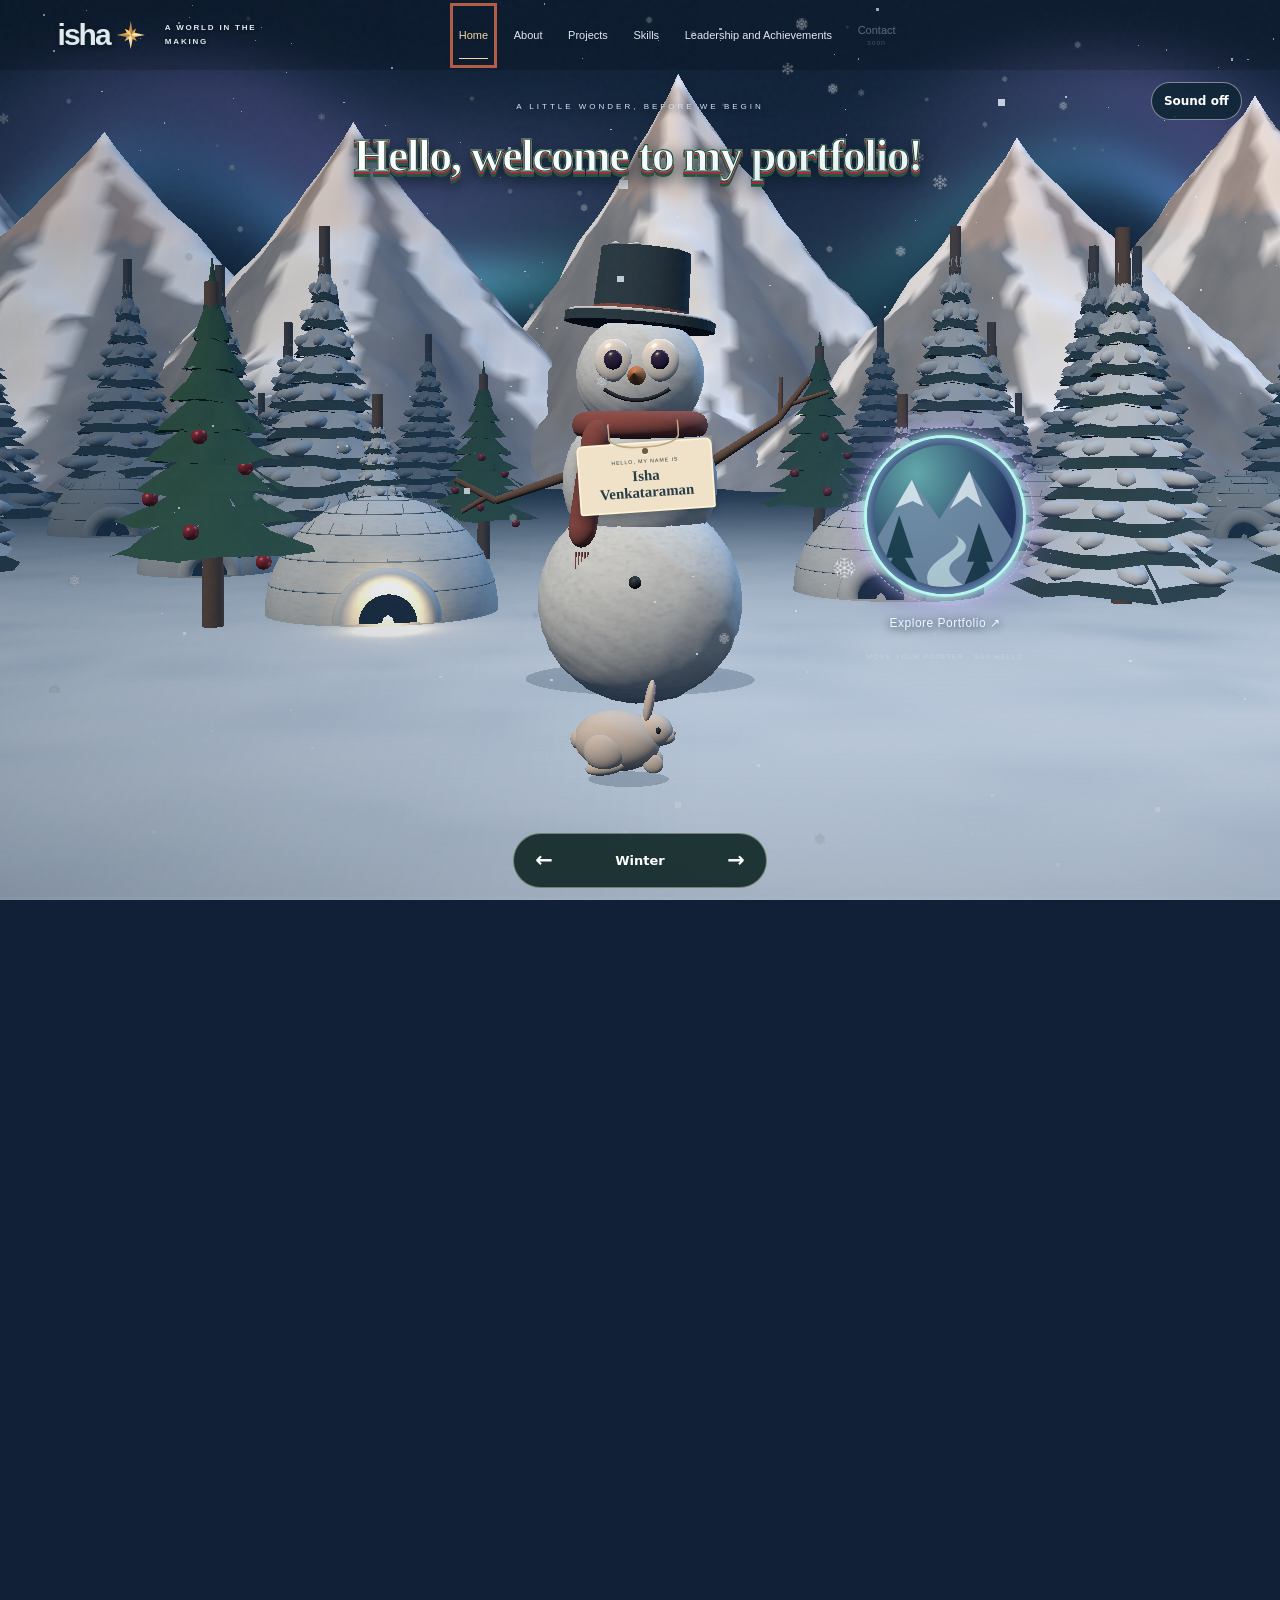
==== commit 2bb02926: "Add Ferris wheel cabin rides with smooth boarding and return" ====
--- a/index.html
+++ b/index.html
@@ -1,4 +1,4 @@
-<!doctype html><html lang="en"><head><meta charset="UTF-8"><meta name="viewport" content="width=device-width,initial-scale=1"><title>Isha — A World in the Making</title><link rel="stylesheet" href="style.css?v=direct-reef-1"><link rel="modulepreload" href="vendor/three.module.js"><link rel="modulepreload" href="vendor/three.core.js"><link rel="stylesheet" href="city.css?v=chase-clearance-1"></head><body>
+<!doctype html><html lang="en"><head><meta charset="UTF-8"><meta name="viewport" content="width=device-width,initial-scale=1"><title>Isha — A World in the Making</title><link rel="stylesheet" href="style.css?v=direct-reef-1"><link rel="modulepreload" href="vendor/three.module.js"><link rel="modulepreload" href="vendor/three.core.js"><link rel="stylesheet" href="city.css?v=ferris-ride-1"></head><body>
 <canvas id="world" aria-label="A first-person reindeer sleigh ride through a snow-covered forest with igloos and alpine mountains"></canvas><div class="grain"></div>
 <header><a class="brand" href="#" aria-label="Return to start">isha<span class="brand-star" aria-hidden="true"></span><small>A WORLD IN THE MAKING</small></a><nav aria-label="Portfolio sections"><button data-section="home">Home</button><button data-section="about" id="returnIgloo">About</button><button data-section="projects" title="Explore projects in the botanical garden">Projects</button><button data-section="skills" title="Dive straight into the underwater skills reef">Skills</button><button class="leadership-nav" type="button" data-section="leadership">Leadership and Achievements</button><button data-section="contact" disabled title="Contact garden — coming next">Contact <small>soon</small></button></nav><button class="outline" id="indexBtn">Open field guide <span>↗</span></button></header>
 <div class="chapter-mark"><span id="chapterNum">01</span><i></i><span id="seasonLabel">THE QUIET BEFORE THE SPARK</span></div>
@@ -38,6 +38,7 @@
      <button id="citySound" type="button" aria-pressed="false">Sound off</button>
      <button id="cityUTurn" type="button" title="Turn around into the opposite carriageway (U)">↶ U-turn (U)</button>
      <span id="driveHint">Drag to look around</span>
+     <button id="rideFerris" type="button" hidden>Ride the Ferris wheel ↗</button>
      <button id="pavilion" hidden>Look toward Waterfront Pavilion ↗</button>
      <button id="enterTower">Enter the Leadership Tower ↗</button>
     </div>
@@ -78,7 +79,7 @@
  <button class="intro-skip" type="button" autofocus>Skip intro</button>
 </dialog>
 <script type="module" src="home-intro.js?v=source-720p-1"></script>
-<script src="vendor/gsap.min.js"></script><script type="module" src="winter.js?v=sky-celebration-1"></script><script>
+<script src="vendor/gsap.min.js"></script><script type="module" src="winter.js?v=ferris-ride-1"></script><script>
 if ('serviceWorker' in navigator) {
  window.addEventListener('portfolio-ready', () => {
   navigator.serviceWorker.register('./portfolio-offline.js').catch(error => console.warn('Offline cache unavailable', error));
--- a/city.css
+++ b/city.css
@@ -102,3 +102,7 @@
  .drive-controls{gap:8px}
  .drive .city-pedal{width:66px}
 }
+
+.city-riding .drive-controls,.city-riding .camera-picker,.city-riding #cityUTurn{display:none}
+.city-riding .drive{min-width:0;max-width:calc(100vw - 28px)}
+.city-riding #rideFerris{border-color:#b9edff;background:#23364a;color:#effbff}
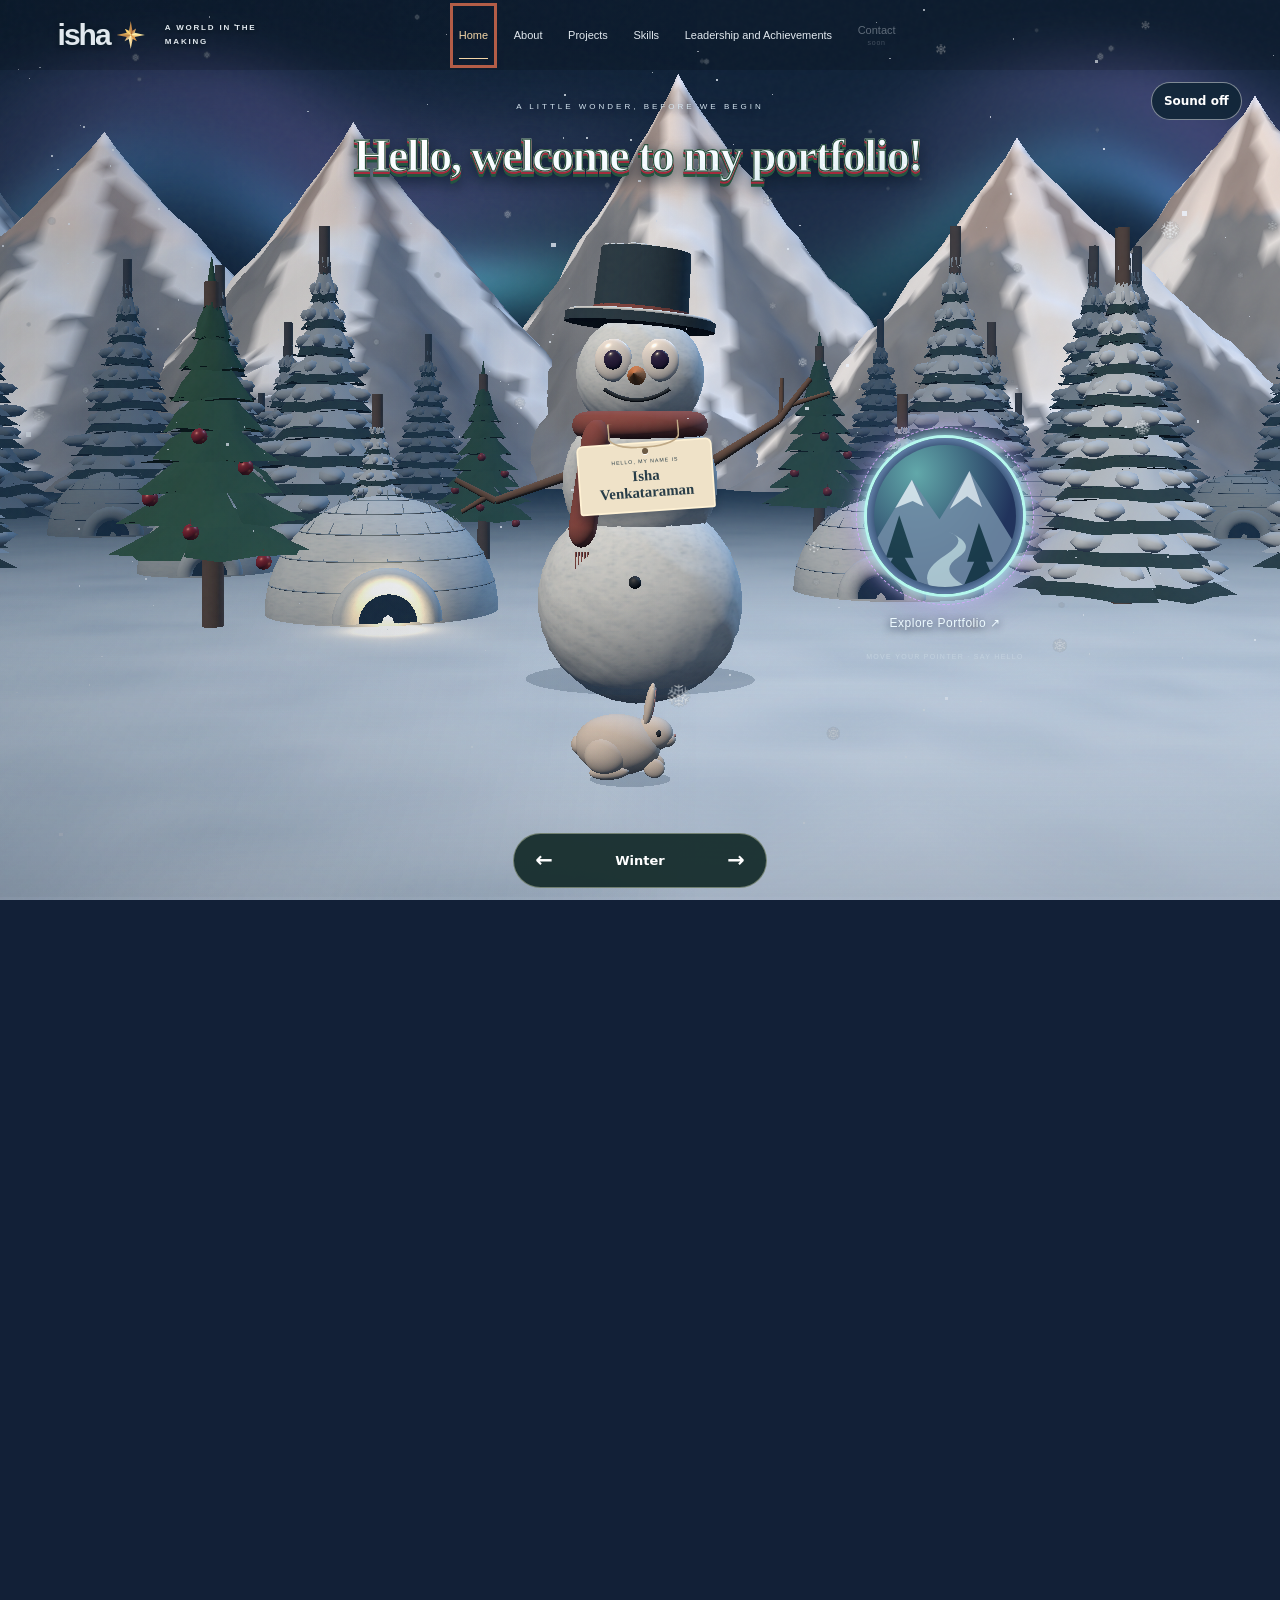
==== commit 3f4e6968: "Queue Ferris wheel exits until the cabin reaches the bottom" ====
--- a/index.html
+++ b/index.html
@@ -1,4 +1,4 @@
-<!doctype html><html lang="en"><head><meta charset="UTF-8"><meta name="viewport" content="width=device-width,initial-scale=1"><title>Isha — A World in the Making</title><link rel="stylesheet" href="style.css?v=direct-reef-1"><link rel="modulepreload" href="vendor/three.module.js"><link rel="modulepreload" href="vendor/three.core.js"><link rel="stylesheet" href="city.css?v=ferris-ride-1"></head><body>
+<!doctype html><html lang="en"><head><meta charset="UTF-8"><meta name="viewport" content="width=device-width,initial-scale=1"><title>Isha — A World in the Making</title><link rel="stylesheet" href="style.css?v=direct-reef-1"><link rel="modulepreload" href="vendor/three.module.js"><link rel="modulepreload" href="vendor/three.core.js"><link rel="stylesheet" href="city.css?v=ferris-bottom-exit-1"></head><body>
 <canvas id="world" aria-label="A first-person reindeer sleigh ride through a snow-covered forest with igloos and alpine mountains"></canvas><div class="grain"></div>
 <header><a class="brand" href="#" aria-label="Return to start">isha<span class="brand-star" aria-hidden="true"></span><small>A WORLD IN THE MAKING</small></a><nav aria-label="Portfolio sections"><button data-section="home">Home</button><button data-section="about" id="returnIgloo">About</button><button data-section="projects" title="Explore projects in the botanical garden">Projects</button><button data-section="skills" title="Dive straight into the underwater skills reef">Skills</button><button class="leadership-nav" type="button" data-section="leadership">Leadership and Achievements</button><button data-section="contact" disabled title="Contact garden — coming next">Contact <small>soon</small></button></nav><button class="outline" id="indexBtn">Open field guide <span>↗</span></button></header>
 <div class="chapter-mark"><span id="chapterNum">01</span><i></i><span id="seasonLabel">THE QUIET BEFORE THE SPARK</span></div>
@@ -79,7 +79,7 @@
  <button class="intro-skip" type="button" autofocus>Skip intro</button>
 </dialog>
 <script type="module" src="home-intro.js?v=source-720p-1"></script>
-<script src="vendor/gsap.min.js"></script><script type="module" src="winter.js?v=ferris-ride-1"></script><script>
+<script src="vendor/gsap.min.js"></script><script type="module" src="winter.js?v=ferris-bottom-exit-1"></script><script>
 if ('serviceWorker' in navigator) {
  window.addEventListener('portfolio-ready', () => {
   navigator.serviceWorker.register('./portfolio-offline.js').catch(error => console.warn('Offline cache unavailable', error));
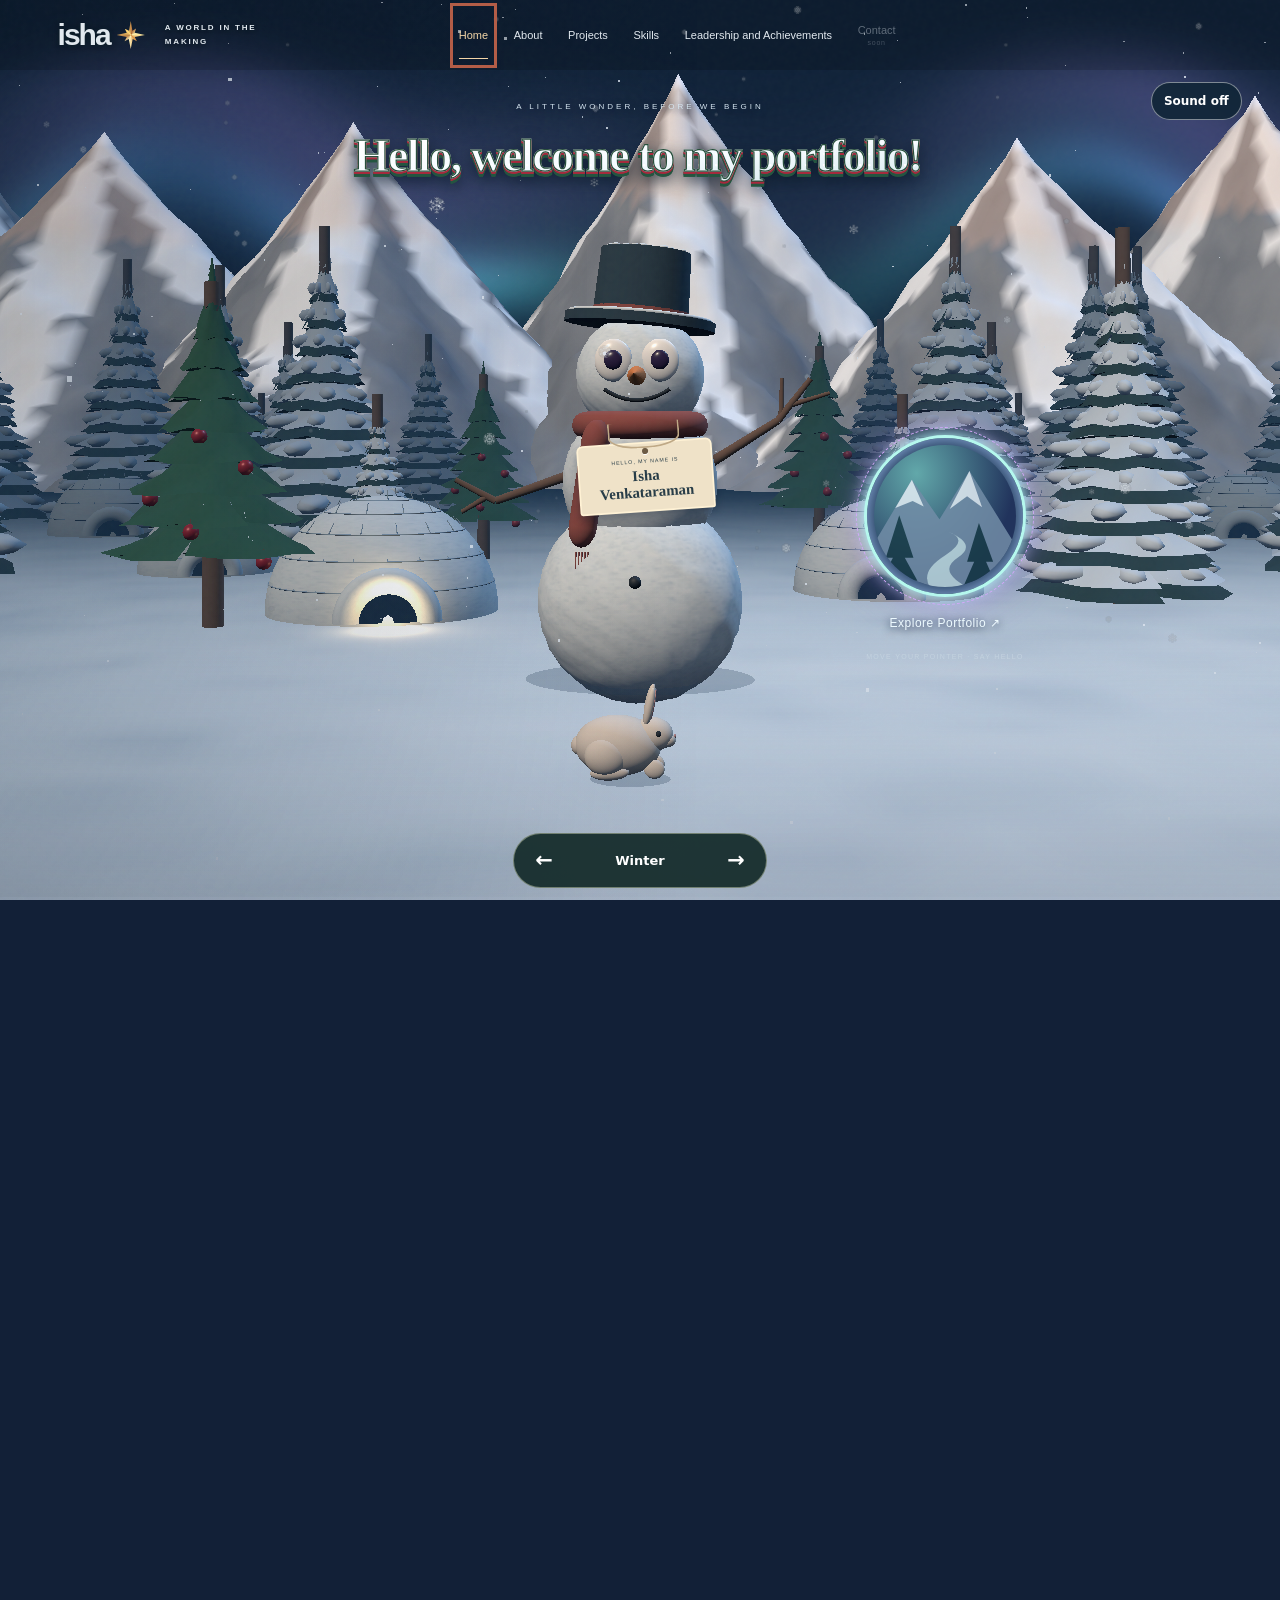
==== commit 3b904f30: "Add SkyPark glass elevator and rooftop observation deck visit" ====
--- a/index.html
+++ b/index.html
@@ -1,4 +1,4 @@
-<!doctype html><html lang="en"><head><meta charset="UTF-8"><meta name="viewport" content="width=device-width,initial-scale=1"><title>Isha — A World in the Making</title><link rel="stylesheet" href="style.css?v=direct-reef-1"><link rel="modulepreload" href="vendor/three.module.js"><link rel="modulepreload" href="vendor/three.core.js"><link rel="stylesheet" href="city.css?v=ferris-bottom-exit-1"></head><body>
+<!doctype html><html lang="en"><head><meta charset="UTF-8"><meta name="viewport" content="width=device-width,initial-scale=1"><title>Isha — A World in the Making</title><link rel="stylesheet" href="style.css?v=direct-reef-1"><link rel="modulepreload" href="vendor/three.module.js"><link rel="modulepreload" href="vendor/three.core.js"><link rel="stylesheet" href="city.css?v=skypark-elevator-1"></head><body>
 <canvas id="world" aria-label="A first-person reindeer sleigh ride through a snow-covered forest with igloos and alpine mountains"></canvas><div class="grain"></div>
 <header><a class="brand" href="#" aria-label="Return to start">isha<span class="brand-star" aria-hidden="true"></span><small>A WORLD IN THE MAKING</small></a><nav aria-label="Portfolio sections"><button data-section="home">Home</button><button data-section="about" id="returnIgloo">About</button><button data-section="projects" title="Explore projects in the botanical garden">Projects</button><button data-section="skills" title="Dive straight into the underwater skills reef">Skills</button><button class="leadership-nav" type="button" data-section="leadership">Leadership and Achievements</button><button data-section="contact" disabled title="Contact garden — coming next">Contact <small>soon</small></button></nav><button class="outline" id="indexBtn">Open field guide <span>↗</span></button></header>
 <div class="chapter-mark"><span id="chapterNum">01</span><i></i><span id="seasonLabel">THE QUIET BEFORE THE SPARK</span></div>
@@ -38,6 +38,7 @@
      <button id="citySound" type="button" aria-pressed="false">Sound off</button>
      <button id="cityUTurn" type="button" title="Turn around into the opposite carriageway (U)">↶ U-turn (U)</button>
      <span id="driveHint">Drag to look around</span>
+     <button id="visitSkyPark" type="button" hidden>Enter SkyPark tower ↗</button>
      <button id="rideFerris" type="button" hidden>Ride the Ferris wheel ↗</button>
      <button id="pavilion" hidden>Look toward Waterfront Pavilion ↗</button>
      <button id="enterTower">Enter the Leadership Tower ↗</button>
@@ -79,7 +80,7 @@
  <button class="intro-skip" type="button" autofocus>Skip intro</button>
 </dialog>
 <script type="module" src="home-intro.js?v=source-720p-1"></script>
-<script src="vendor/gsap.min.js"></script><script type="module" src="winter.js?v=ferris-bottom-exit-1"></script><script>
+<script src="vendor/gsap.min.js"></script><script type="module" src="winter.js?v=skypark-elevator-1"></script><script>
 if ('serviceWorker' in navigator) {
  window.addEventListener('portfolio-ready', () => {
   navigator.serviceWorker.register('./portfolio-offline.js').catch(error => console.warn('Offline cache unavailable', error));
--- a/city.css
+++ b/city.css
@@ -106,3 +106,7 @@
 .city-riding .drive-controls,.city-riding .camera-picker,.city-riding #cityUTurn{display:none}
 .city-riding .drive{min-width:0;max-width:calc(100vw - 28px)}
 .city-riding #rideFerris{border-color:#b9edff;background:#23364a;color:#effbff}
+
+.city-observing .drive-controls,.city-observing .camera-picker,.city-observing #cityUTurn{display:none}
+.city-observing .drive{min-width:0;max-width:calc(100vw - 28px)}
+.city-observing #visitSkyPark{border-color:#abe5ff;background:#243d4d;color:#f1fbff}
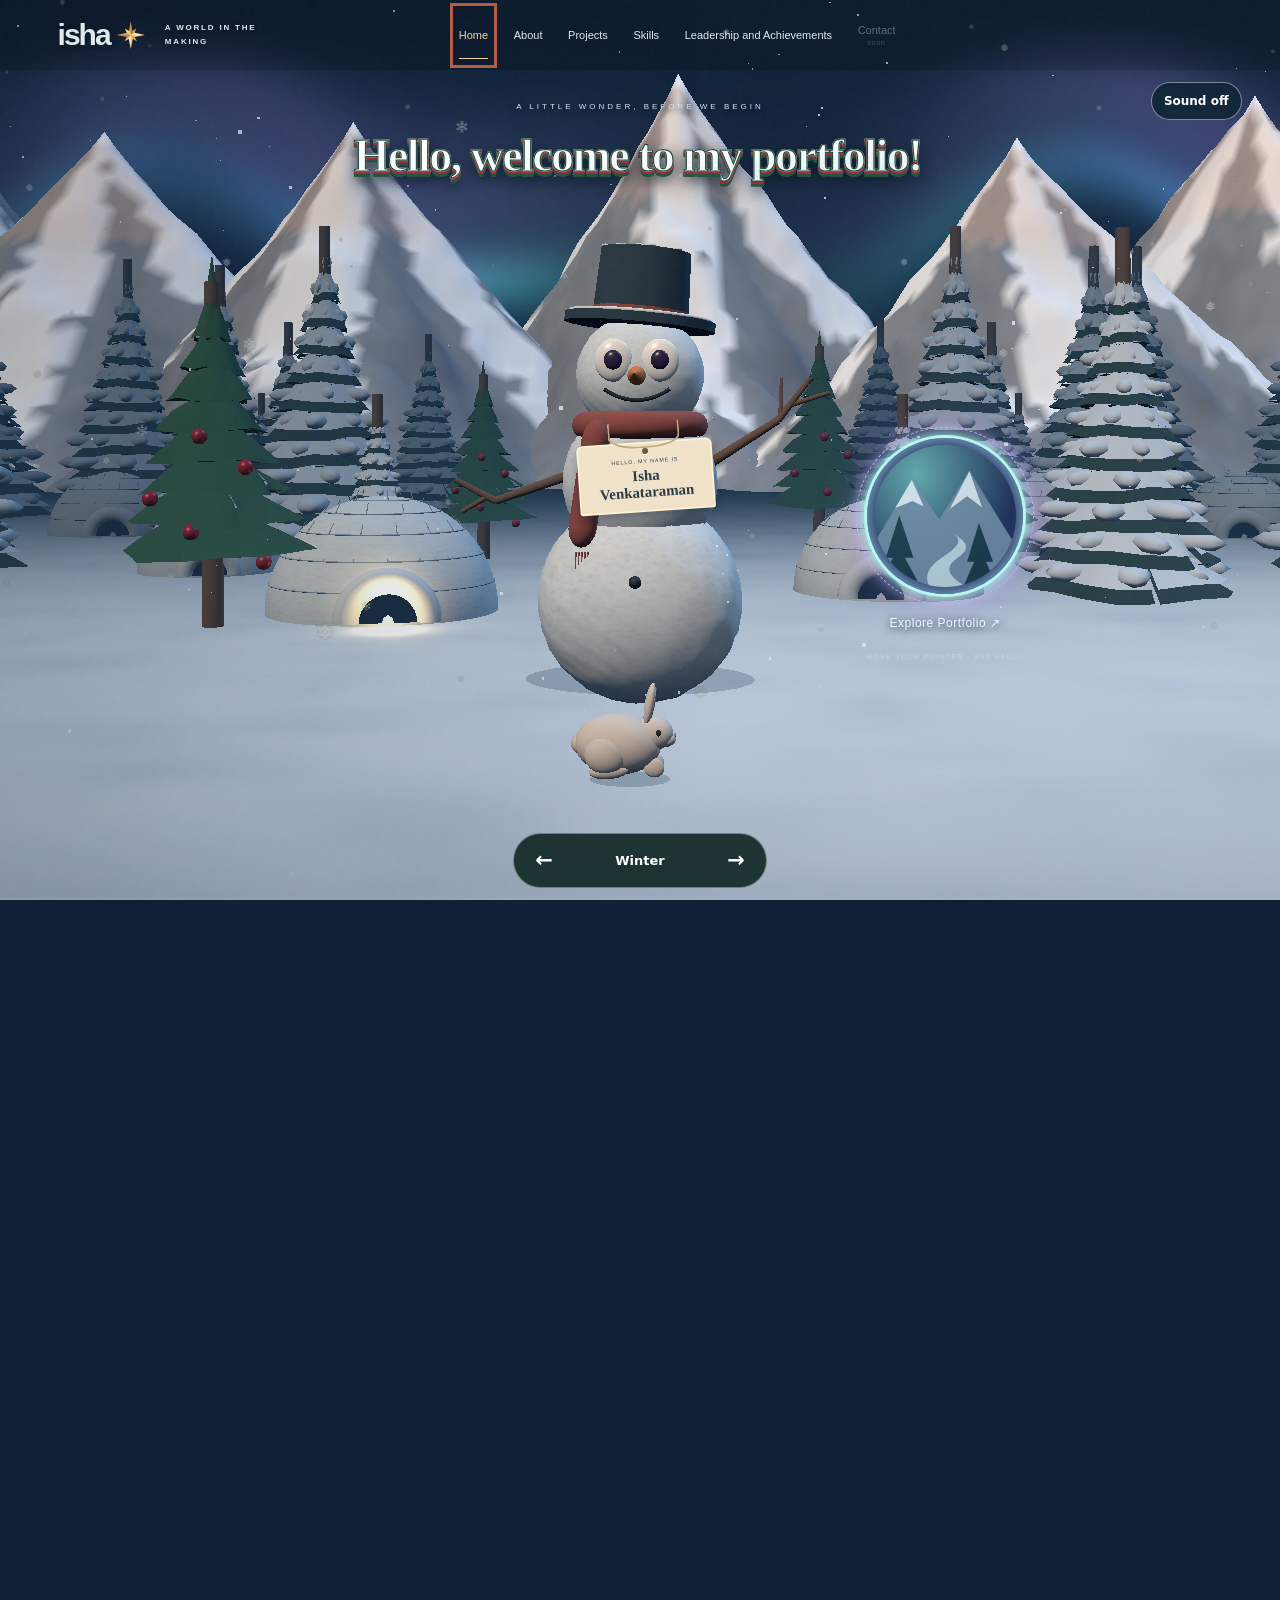
==== commit d9876c82: "Build grand SkyPark reception and populated walkable observation deck" ====
--- a/index.html
+++ b/index.html
@@ -1,4 +1,4 @@
-<!doctype html><html lang="en"><head><meta charset="UTF-8"><meta name="viewport" content="width=device-width,initial-scale=1"><title>Isha — A World in the Making</title><link rel="stylesheet" href="style.css?v=direct-reef-1"><link rel="modulepreload" href="vendor/three.module.js"><link rel="modulepreload" href="vendor/three.core.js"><link rel="stylesheet" href="city.css?v=skypark-elevator-1"></head><body>
+<!doctype html><html lang="en"><head><meta charset="UTF-8"><meta name="viewport" content="width=device-width,initial-scale=1"><title>Isha — A World in the Making</title><link rel="stylesheet" href="style.css?v=direct-reef-1"><link rel="modulepreload" href="vendor/three.module.js"><link rel="modulepreload" href="vendor/three.core.js"><link rel="stylesheet" href="city.css?v=grand-skypark-1"></head><body>
 <canvas id="world" aria-label="A first-person reindeer sleigh ride through a snow-covered forest with igloos and alpine mountains"></canvas><div class="grain"></div>
 <header><a class="brand" href="#" aria-label="Return to start">isha<span class="brand-star" aria-hidden="true"></span><small>A WORLD IN THE MAKING</small></a><nav aria-label="Portfolio sections"><button data-section="home">Home</button><button data-section="about" id="returnIgloo">About</button><button data-section="projects" title="Explore projects in the botanical garden">Projects</button><button data-section="skills" title="Dive straight into the underwater skills reef">Skills</button><button class="leadership-nav" type="button" data-section="leadership">Leadership and Achievements</button><button data-section="contact" disabled title="Contact garden — coming next">Contact <small>soon</small></button></nav><button class="outline" id="indexBtn">Open field guide <span>↗</span></button></header>
 <div class="chapter-mark"><span id="chapterNum">01</span><i></i><span id="seasonLabel">THE QUIET BEFORE THE SPARK</span></div>
@@ -33,6 +33,15 @@
      <option value="spires">Twin spires</option>
     </select>
    </label>
+   <div id="skyParkWalk" class="skypark-walk" role="group" aria-label="Walk around the SkyPark deck" hidden>
+    <span>Walk · WASD / arrows</span>
+    <div class="skypark-walk-pad">
+     <button type="button" data-walk="forward" aria-label="Walk forward">↑</button>
+     <button type="button" data-walk="left" aria-label="Walk left">←</button>
+     <button type="button" data-walk="right" aria-label="Walk right">→</button>
+     <button type="button" data-walk="back" aria-label="Walk backward">↓</button>
+    </div>
+   </div>
    <div class="drive">
     <div class="drive-status">
      <button id="citySound" type="button" aria-pressed="false">Sound off</button>
@@ -80,7 +89,7 @@
  <button class="intro-skip" type="button" autofocus>Skip intro</button>
 </dialog>
 <script type="module" src="home-intro.js?v=source-720p-1"></script>
-<script src="vendor/gsap.min.js"></script><script type="module" src="winter.js?v=skypark-elevator-1"></script><script>
+<script src="vendor/gsap.min.js"></script><script type="module" src="winter.js?v=grand-skypark-1"></script><script>
 if ('serviceWorker' in navigator) {
  window.addEventListener('portfolio-ready', () => {
   navigator.serviceWorker.register('./portfolio-offline.js').catch(error => console.warn('Offline cache unavailable', error));
--- a/city.css
+++ b/city.css
@@ -110,3 +110,11 @@
 .city-observing .drive-controls,.city-observing .camera-picker,.city-observing #cityUTurn{display:none}
 .city-observing .drive{min-width:0;max-width:calc(100vw - 28px)}
 .city-observing #visitSkyPark{border-color:#abe5ff;background:#243d4d;color:#f1fbff}
+
+.skypark-walk{position:absolute;right:clamp(14px,5vw,62px);bottom:135px;display:grid;justify-items:center;gap:7px;padding:10px;border:1px solid #c8ecff66;border-radius:16px;background:#142638d9;pointer-events:auto;color:#e7f5ff}
+.skypark-walk[hidden]{display:none}
+.skypark-walk>span{font-size:.65rem;letter-spacing:.03em}
+.skypark-walk-pad{display:grid;grid-template-columns:repeat(3,37px);grid-template-rows:repeat(3,32px);gap:3px}
+.skypark-walk-pad button{padding:0;border-radius:8px;background:#31465d;color:white;border:1px solid #8cabc1;font-size:1.1rem;touch-action:none;user-select:none}
+.skypark-walk [data-walk="forward"]{grid-area:1/2}.skypark-walk [data-walk="left"]{grid-area:2/1}.skypark-walk [data-walk="right"]{grid-area:2/3}.skypark-walk [data-walk="back"]{grid-area:3/2}
+@media(max-width:600px){.skypark-walk{bottom:150px;right:14px;padding:8px}}
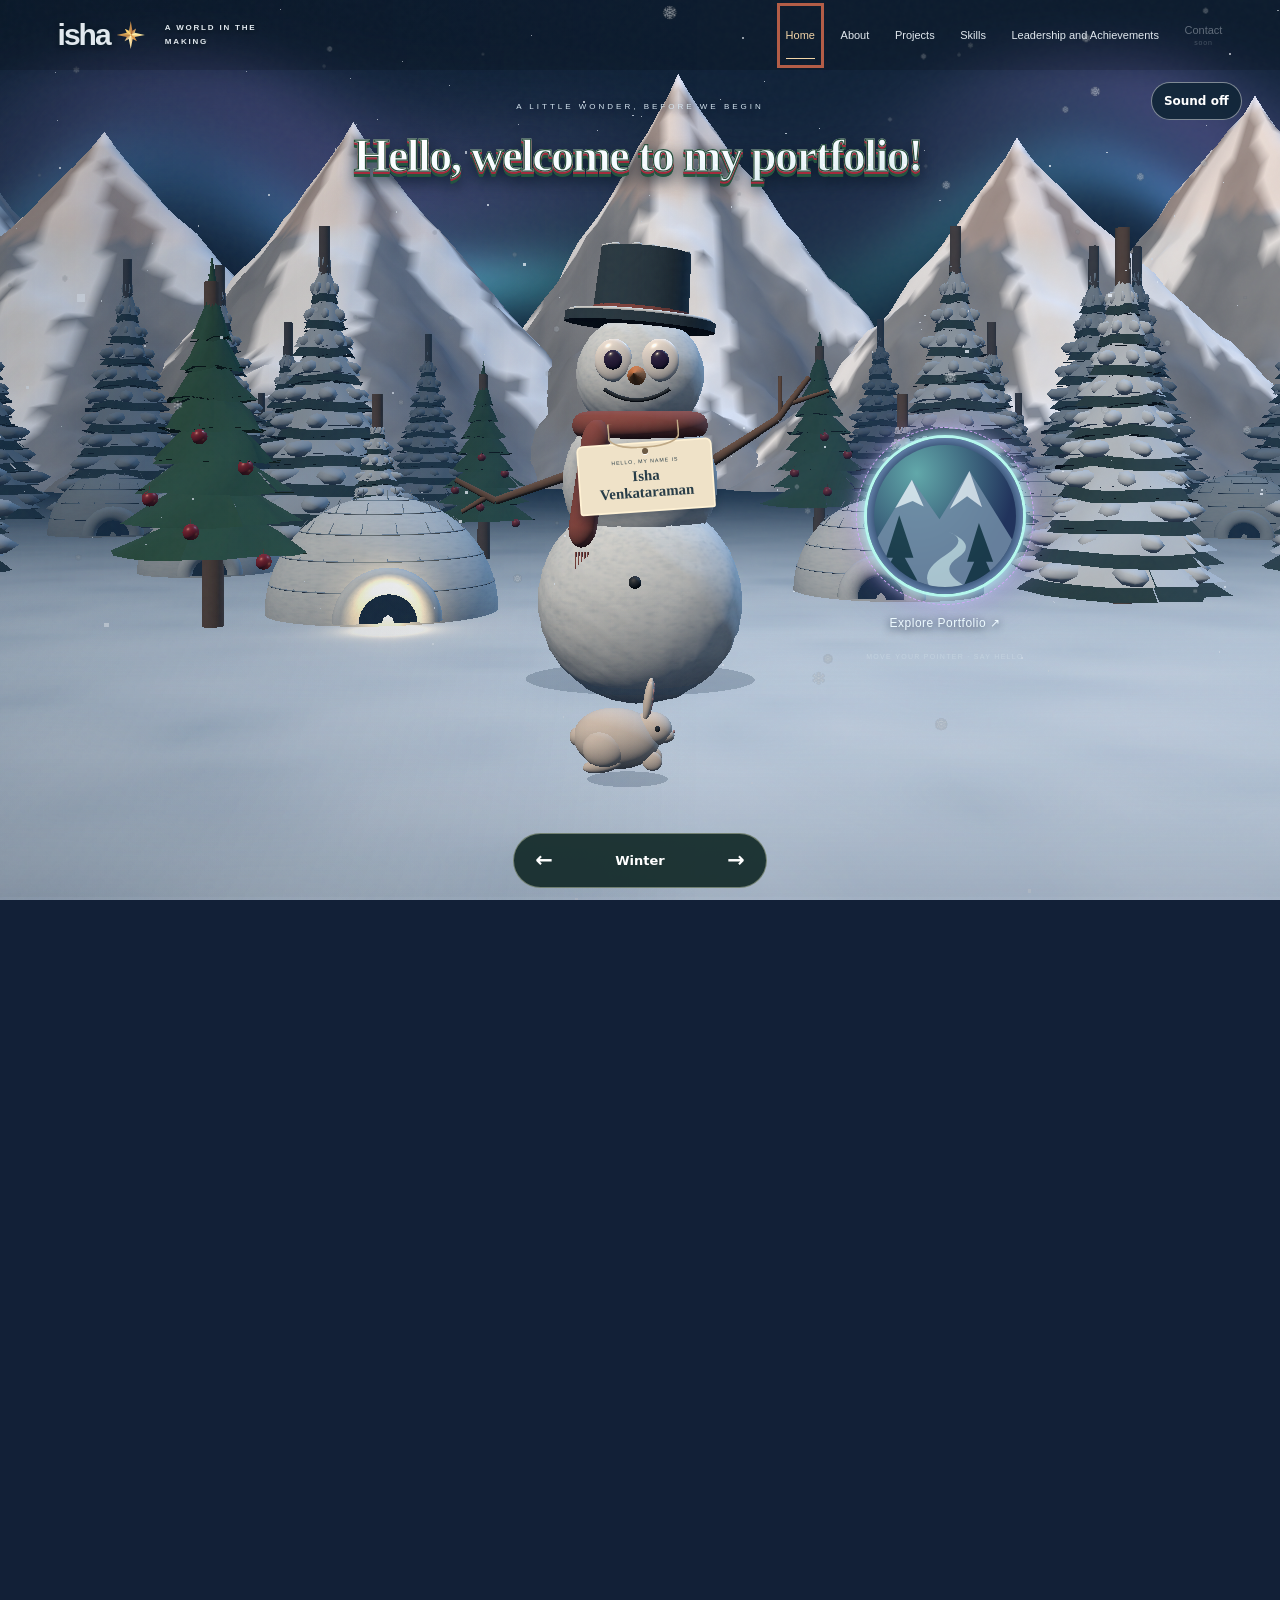
==== commit 1eca2861: "Raise SkyPark to 50 floors, add deck scrolling and improve pavilion viewing" ====
--- a/index.html
+++ b/index.html
@@ -1,6 +1,6 @@
-<!doctype html><html lang="en"><head><meta charset="UTF-8"><meta name="viewport" content="width=device-width,initial-scale=1"><title>Isha — A World in the Making</title><link rel="stylesheet" href="style.css?v=direct-reef-1"><link rel="modulepreload" href="vendor/three.module.js"><link rel="modulepreload" href="vendor/three.core.js"><link rel="stylesheet" href="city.css?v=grand-skypark-1"></head><body>
+<!doctype html><html lang="en"><head><meta charset="UTF-8"><meta name="viewport" content="width=device-width,initial-scale=1"><title>Isha — A World in the Making</title><link rel="stylesheet" href="style.css?v=direct-reef-1"><link rel="modulepreload" href="vendor/three.module.js"><link rel="modulepreload" href="vendor/three.core.js"><link rel="stylesheet" href="city.css?v=skypark-50-floors-2"></head><body>
 <canvas id="world" aria-label="A first-person reindeer sleigh ride through a snow-covered forest with igloos and alpine mountains"></canvas><div class="grain"></div>
-<header><a class="brand" href="#" aria-label="Return to start">isha<span class="brand-star" aria-hidden="true"></span><small>A WORLD IN THE MAKING</small></a><nav aria-label="Portfolio sections"><button data-section="home">Home</button><button data-section="about" id="returnIgloo">About</button><button data-section="projects" title="Explore projects in the botanical garden">Projects</button><button data-section="skills" title="Dive straight into the underwater skills reef">Skills</button><button class="leadership-nav" type="button" data-section="leadership">Leadership and Achievements</button><button data-section="contact" disabled title="Contact garden — coming next">Contact <small>soon</small></button></nav><button class="outline" id="indexBtn">Open field guide <span>↗</span></button></header>
+<header><a class="brand" href="#" aria-label="Return to start">isha<span class="brand-star" aria-hidden="true"></span><small>A WORLD IN THE MAKING</small></a><nav aria-label="Portfolio sections"><button data-section="home">Home</button><button data-section="about" id="returnIgloo">About</button><button data-section="projects" title="Explore projects in the botanical garden">Projects</button><button data-section="skills" title="Dive straight into the underwater skills reef">Skills</button><button class="leadership-nav" type="button" data-section="leadership">Leadership and Achievements</button><button data-section="contact" disabled title="Contact garden — coming next">Contact <small>soon</small></button></nav></header>
 <div class="chapter-mark"><span id="chapterNum">01</span><i></i><span id="seasonLabel">THE QUIET BEFORE THE SPARK</span></div>
 <main id="copy"><p class="eyebrow" id="eyebrow">WINTER / A LITTLE INTRODUCTION</p><h1 id="title">A curious mind.<br>A world to <em>make.</em></h1><p class="intro" id="intro">Hi, I’m Isha. Welcome to my little corner of the world.<br>Follow the path. There’s a story around every bend.</p><button class="primary" id="explore">Meet me at the observatory <span>↗</span></button><p class="aside" id="aside">A winter study. Best explored slowly.</p></main>
 <div class="landmark" id="landmark"><span class="landmark-dot"></span><div><small>YOUR NEXT DISCOVERY</small><button id="landmarkBtn">The observatory ↗</button></div></div>
@@ -34,7 +34,7 @@
     </select>
    </label>
    <div id="skyParkWalk" class="skypark-walk" role="group" aria-label="Walk around the SkyPark deck" hidden>
-    <span>Walk · WASD / arrows</span>
+    <span>Walk · Scroll / WASD / arrows</span>
     <div class="skypark-walk-pad">
      <button type="button" data-walk="forward" aria-label="Walk forward">↑</button>
      <button type="button" data-walk="left" aria-label="Walk left">←</button>
@@ -49,7 +49,7 @@
      <span id="driveHint">Drag to look around</span>
      <button id="visitSkyPark" type="button" hidden>Enter SkyPark tower ↗</button>
      <button id="rideFerris" type="button" hidden>Ride the Ferris wheel ↗</button>
-     <button id="pavilion" hidden>Look toward Waterfront Pavilion ↗</button>
+     <button id="pavilion" hidden>View Waterfront Pavilion ↗</button>
      <button id="enterTower">Enter the Leadership Tower ↗</button>
     </div>
     <div class="drive-controls" role="group" aria-label="Driving controls">
@@ -89,7 +89,7 @@
  <button class="intro-skip" type="button" autofocus>Skip intro</button>
 </dialog>
 <script type="module" src="home-intro.js?v=source-720p-1"></script>
-<script src="vendor/gsap.min.js"></script><script type="module" src="winter.js?v=grand-skypark-1"></script><script>
+<script src="vendor/gsap.min.js"></script><script type="module" src="winter.js?v=skypark-50-floors-2"></script><script>
 if ('serviceWorker' in navigator) {
  window.addEventListener('portfolio-ready', () => {
   navigator.serviceWorker.register('./portfolio-offline.js').catch(error => console.warn('Offline cache unavailable', error));
--- a/city.css
+++ b/city.css
@@ -118,3 +118,6 @@
 .skypark-walk-pad button{padding:0;border-radius:8px;background:#31465d;color:white;border:1px solid #8cabc1;font-size:1.1rem;touch-action:none;user-select:none}
 .skypark-walk [data-walk="forward"]{grid-area:1/2}.skypark-walk [data-walk="left"]{grid-area:2/1}.skypark-walk [data-walk="right"]{grid-area:2/3}.skypark-walk [data-walk="back"]{grid-area:3/2}
 @media(max-width:600px){.skypark-walk{bottom:150px;right:14px;padding:8px}}
+
+.city-pavilion .drive-controls,.city-pavilion .camera-picker,.city-pavilion #cityUTurn,.city-pavilion #rideFerris,.city-pavilion #visitSkyPark{display:none}
+.city-pavilion .drive{min-width:0;max-width:calc(100vw - 28px)}
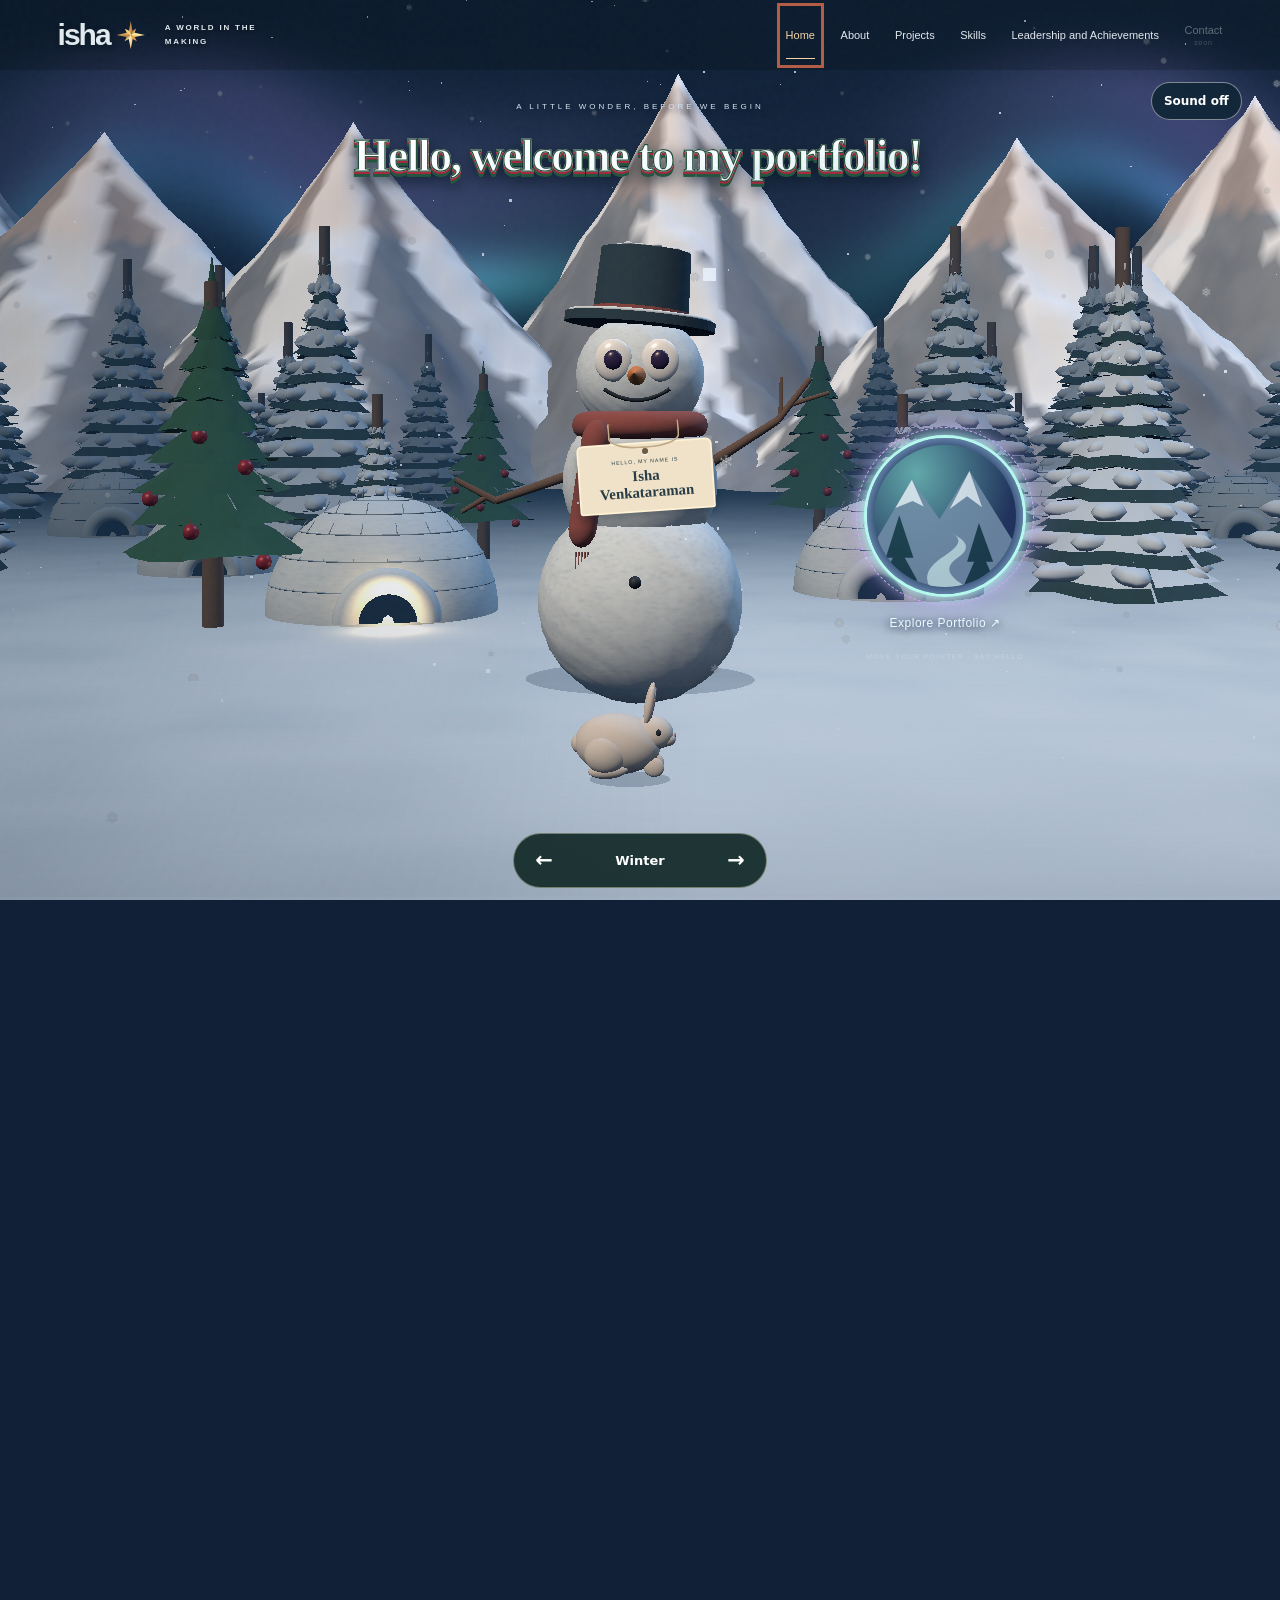
==== commit e1ff6ea9: "Keep SkyPark clear of traffic and add waterfront interior and deck sky views" ====
--- a/index.html
+++ b/index.html
@@ -1,4 +1,4 @@
-<!doctype html><html lang="en"><head><meta charset="UTF-8"><meta name="viewport" content="width=device-width,initial-scale=1"><title>Isha — A World in the Making</title><link rel="stylesheet" href="style.css?v=direct-reef-1"><link rel="modulepreload" href="vendor/three.module.js"><link rel="modulepreload" href="vendor/three.core.js"><link rel="stylesheet" href="city.css?v=skypark-50-floors-2"></head><body>
+<!doctype html><html lang="en"><head><meta charset="UTF-8"><meta name="viewport" content="width=device-width,initial-scale=1"><title>Isha — A World in the Making</title><link rel="stylesheet" href="style.css?v=direct-reef-1"><link rel="modulepreload" href="vendor/three.module.js"><link rel="modulepreload" href="vendor/three.core.js"><link rel="stylesheet" href="city.css?v=clear-city-sites-1"></head><body>
 <canvas id="world" aria-label="A first-person reindeer sleigh ride through a snow-covered forest with igloos and alpine mountains"></canvas><div class="grain"></div>
 <header><a class="brand" href="#" aria-label="Return to start">isha<span class="brand-star" aria-hidden="true"></span><small>A WORLD IN THE MAKING</small></a><nav aria-label="Portfolio sections"><button data-section="home">Home</button><button data-section="about" id="returnIgloo">About</button><button data-section="projects" title="Explore projects in the botanical garden">Projects</button><button data-section="skills" title="Dive straight into the underwater skills reef">Skills</button><button class="leadership-nav" type="button" data-section="leadership">Leadership and Achievements</button><button data-section="contact" disabled title="Contact garden — coming next">Contact <small>soon</small></button></nav></header>
 <div class="chapter-mark"><span id="chapterNum">01</span><i></i><span id="seasonLabel">THE QUIET BEFORE THE SPARK</span></div>
@@ -41,6 +41,7 @@
      <button type="button" data-walk="right" aria-label="Walk right">→</button>
      <button type="button" data-walk="back" aria-label="Walk backward">↓</button>
     </div>
+    <div class="skypark-view-buttons"><button type="button" data-deck-view="city">City panorama</button><button type="button" data-deck-view="sky">Sky &amp; fireworks</button></div>
    </div>
    <div class="drive">
     <div class="drive-status">
@@ -49,7 +50,7 @@
      <span id="driveHint">Drag to look around</span>
      <button id="visitSkyPark" type="button" hidden>Enter SkyPark tower ↗</button>
      <button id="rideFerris" type="button" hidden>Ride the Ferris wheel ↗</button>
-     <button id="pavilion" hidden>View Waterfront Pavilion ↗</button>
+     <button id="pavilion" hidden>Enter Waterfront Pavilion ↗</button>
      <button id="enterTower">Enter the Leadership Tower ↗</button>
     </div>
     <div class="drive-controls" role="group" aria-label="Driving controls">
@@ -89,7 +90,7 @@
  <button class="intro-skip" type="button" autofocus>Skip intro</button>
 </dialog>
 <script type="module" src="home-intro.js?v=source-720p-1"></script>
-<script src="vendor/gsap.min.js"></script><script type="module" src="winter.js?v=skypark-50-floors-2"></script><script>
+<script src="vendor/gsap.min.js"></script><script type="module" src="winter.js?v=clear-city-sites-1"></script><script>
 if ('serviceWorker' in navigator) {
  window.addEventListener('portfolio-ready', () => {
   navigator.serviceWorker.register('./portfolio-offline.js').catch(error => console.warn('Offline cache unavailable', error));
--- a/city.css
+++ b/city.css
@@ -121,3 +121,5 @@
 
 .city-pavilion .drive-controls,.city-pavilion .camera-picker,.city-pavilion #cityUTurn,.city-pavilion #rideFerris,.city-pavilion #visitSkyPark{display:none}
 .city-pavilion .drive{min-width:0;max-width:calc(100vw - 28px)}
+
+.skypark-view-buttons{display:flex;gap:5px}.skypark-view-buttons button{font-size:.6rem;color:#e5f6ff;border:1px solid #96bfd177;border-radius:10px;background:#243e54;padding:5px 7px}
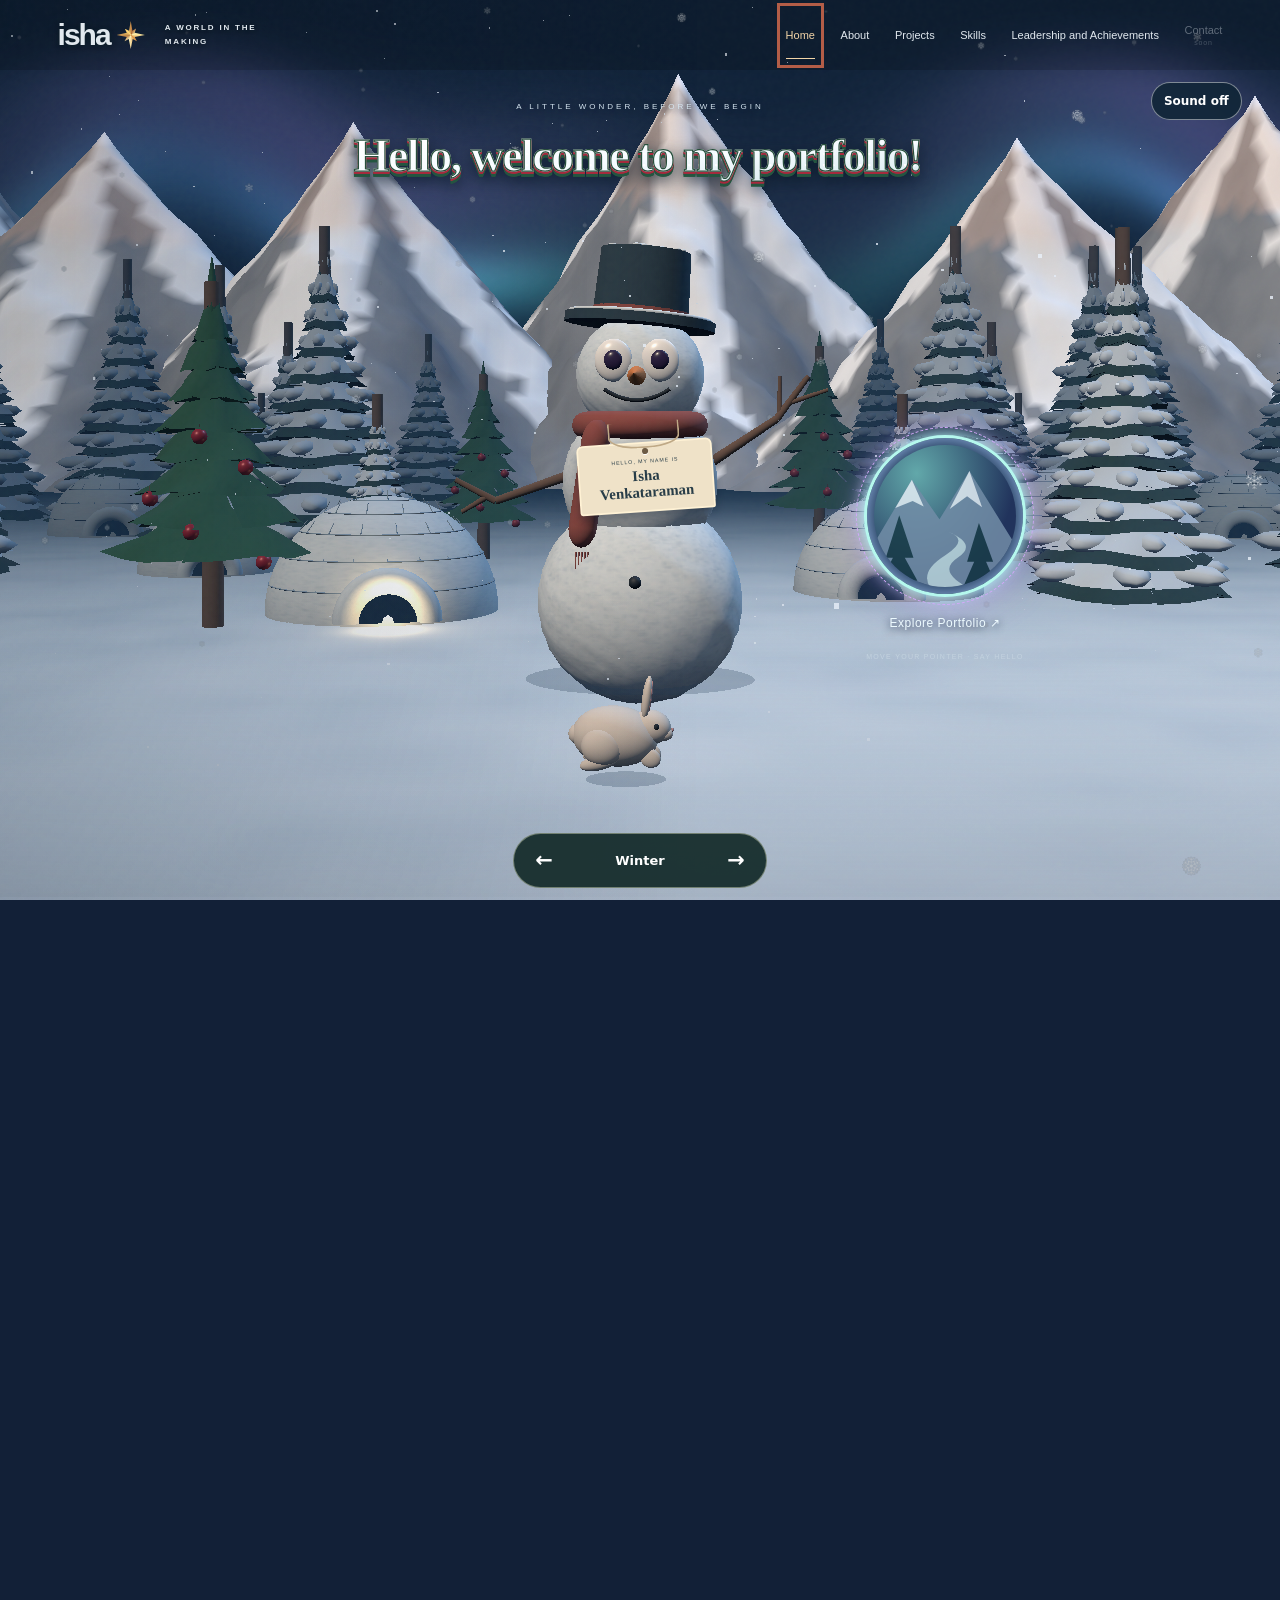
==== commit 79386498: "Light outer SkyPark towers in black and gold with animated center grid" ====
--- a/index.html
+++ b/index.html
@@ -1,4 +1,4 @@
-<!doctype html><html lang="en"><head><meta charset="UTF-8"><meta name="viewport" content="width=device-width,initial-scale=1"><title>Isha — A World in the Making</title><link rel="stylesheet" href="style.css?v=direct-reef-1"><link rel="modulepreload" href="vendor/three.module.js"><link rel="modulepreload" href="vendor/three.core.js"><link rel="stylesheet" href="city.css?v=clear-city-sites-1"></head><body>
+<!doctype html><html lang="en"><head><meta charset="UTF-8"><meta name="viewport" content="width=device-width,initial-scale=1"><title>Isha — A World in the Making</title><link rel="stylesheet" href="style.css?v=direct-reef-1"><link rel="modulepreload" href="vendor/three.module.js"><link rel="modulepreload" href="vendor/three.core.js"><link rel="stylesheet" href="city.css?v=skypark-gold-grid-1"></head><body>
 <canvas id="world" aria-label="A first-person reindeer sleigh ride through a snow-covered forest with igloos and alpine mountains"></canvas><div class="grain"></div>
 <header><a class="brand" href="#" aria-label="Return to start">isha<span class="brand-star" aria-hidden="true"></span><small>A WORLD IN THE MAKING</small></a><nav aria-label="Portfolio sections"><button data-section="home">Home</button><button data-section="about" id="returnIgloo">About</button><button data-section="projects" title="Explore projects in the botanical garden">Projects</button><button data-section="skills" title="Dive straight into the underwater skills reef">Skills</button><button class="leadership-nav" type="button" data-section="leadership">Leadership and Achievements</button><button data-section="contact" disabled title="Contact garden — coming next">Contact <small>soon</small></button></nav></header>
 <div class="chapter-mark"><span id="chapterNum">01</span><i></i><span id="seasonLabel">THE QUIET BEFORE THE SPARK</span></div>
@@ -90,7 +90,7 @@
  <button class="intro-skip" type="button" autofocus>Skip intro</button>
 </dialog>
 <script type="module" src="home-intro.js?v=source-720p-1"></script>
-<script src="vendor/gsap.min.js"></script><script type="module" src="winter.js?v=clear-city-sites-1"></script><script>
+<script src="vendor/gsap.min.js"></script><script type="module" src="winter.js?v=skypark-gold-grid-1"></script><script>
 if ('serviceWorker' in navigator) {
  window.addEventListener('portfolio-ready', () => {
   navigator.serviceWorker.register('./portfolio-offline.js').catch(error => console.warn('Offline cache unavailable', error));
